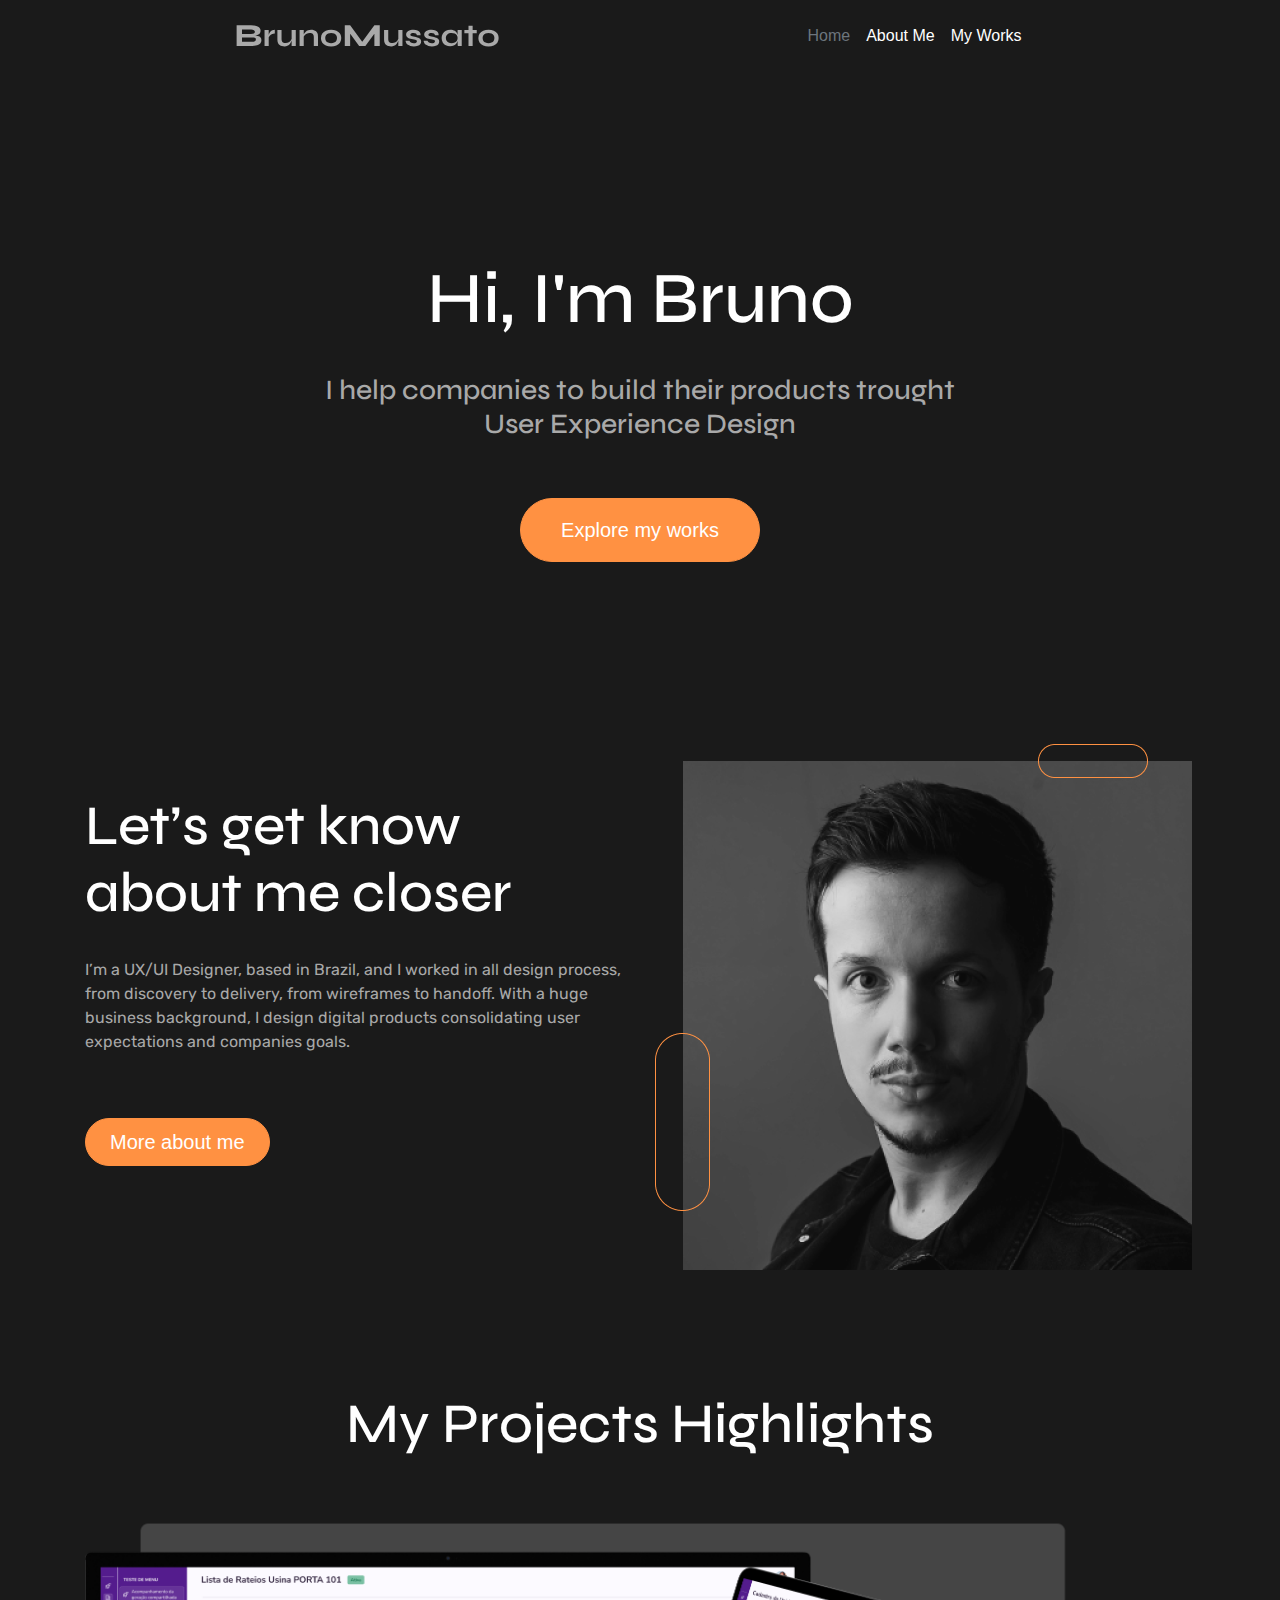
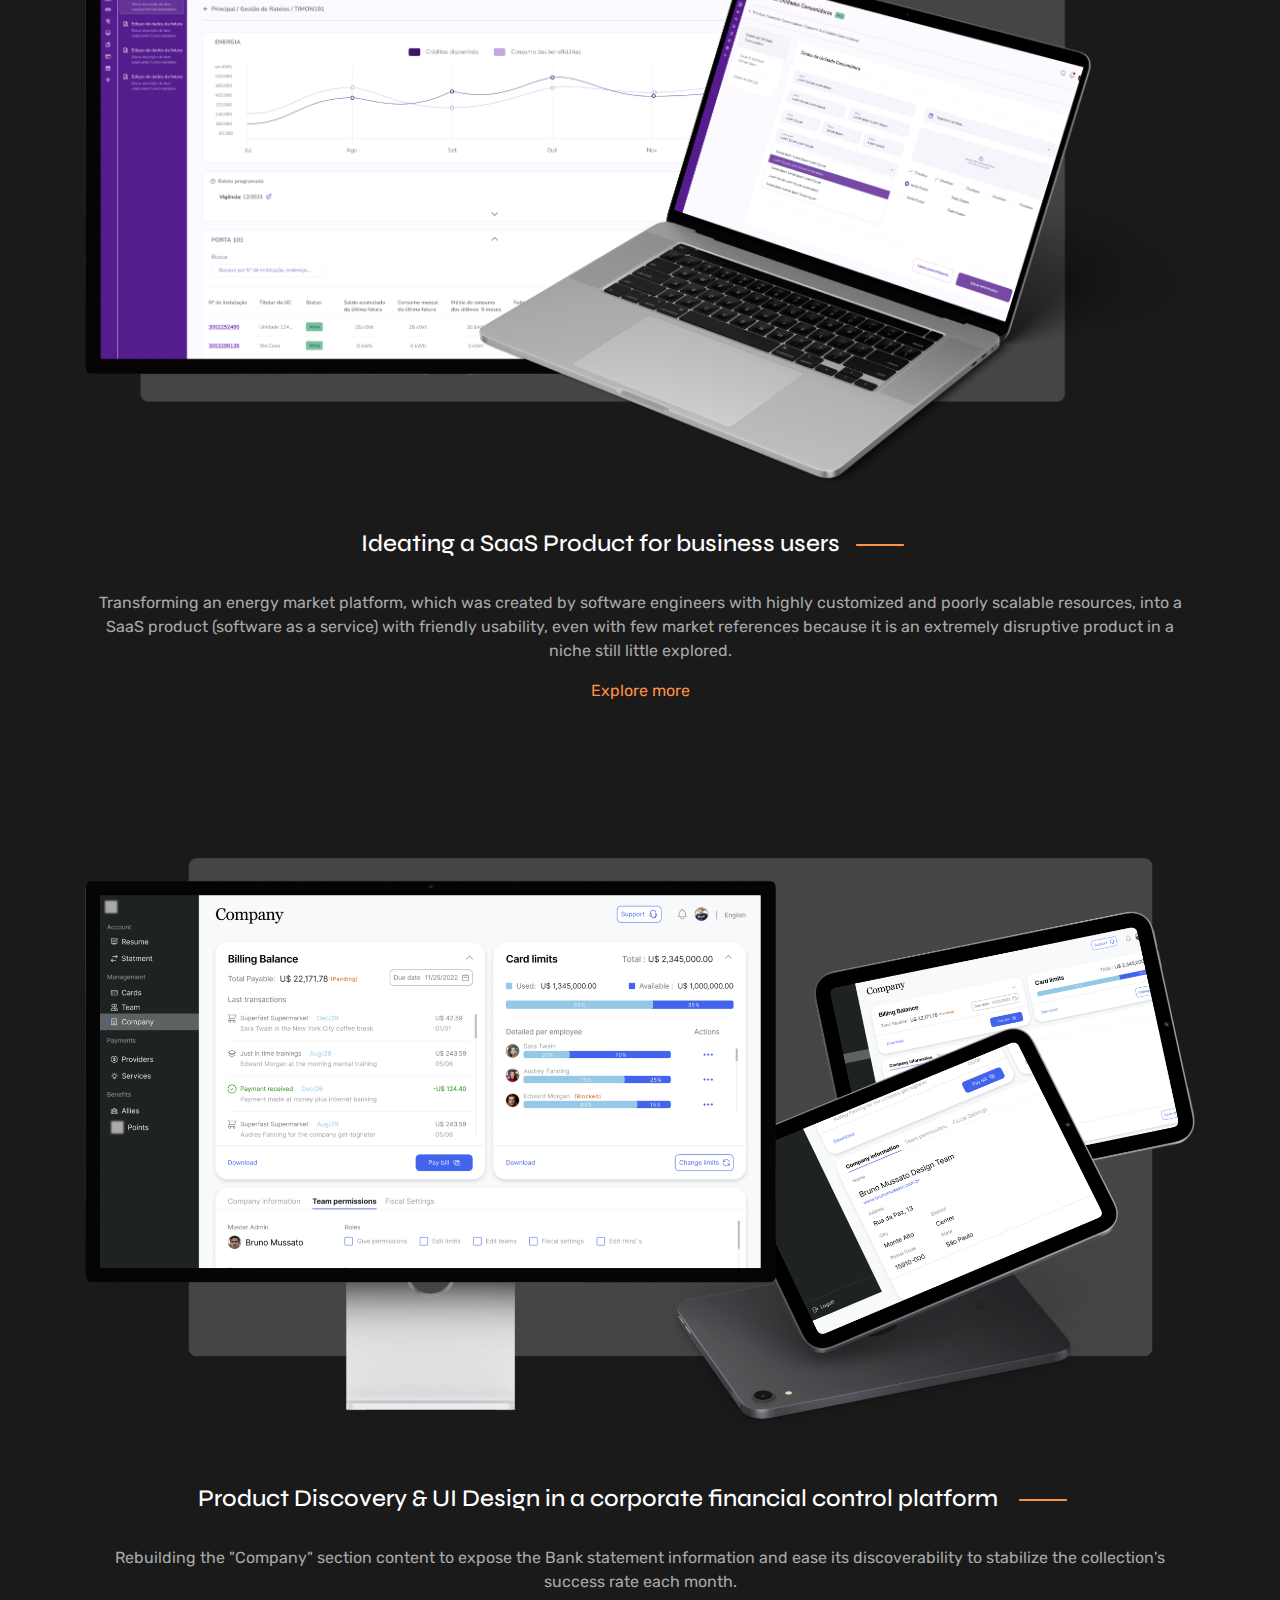
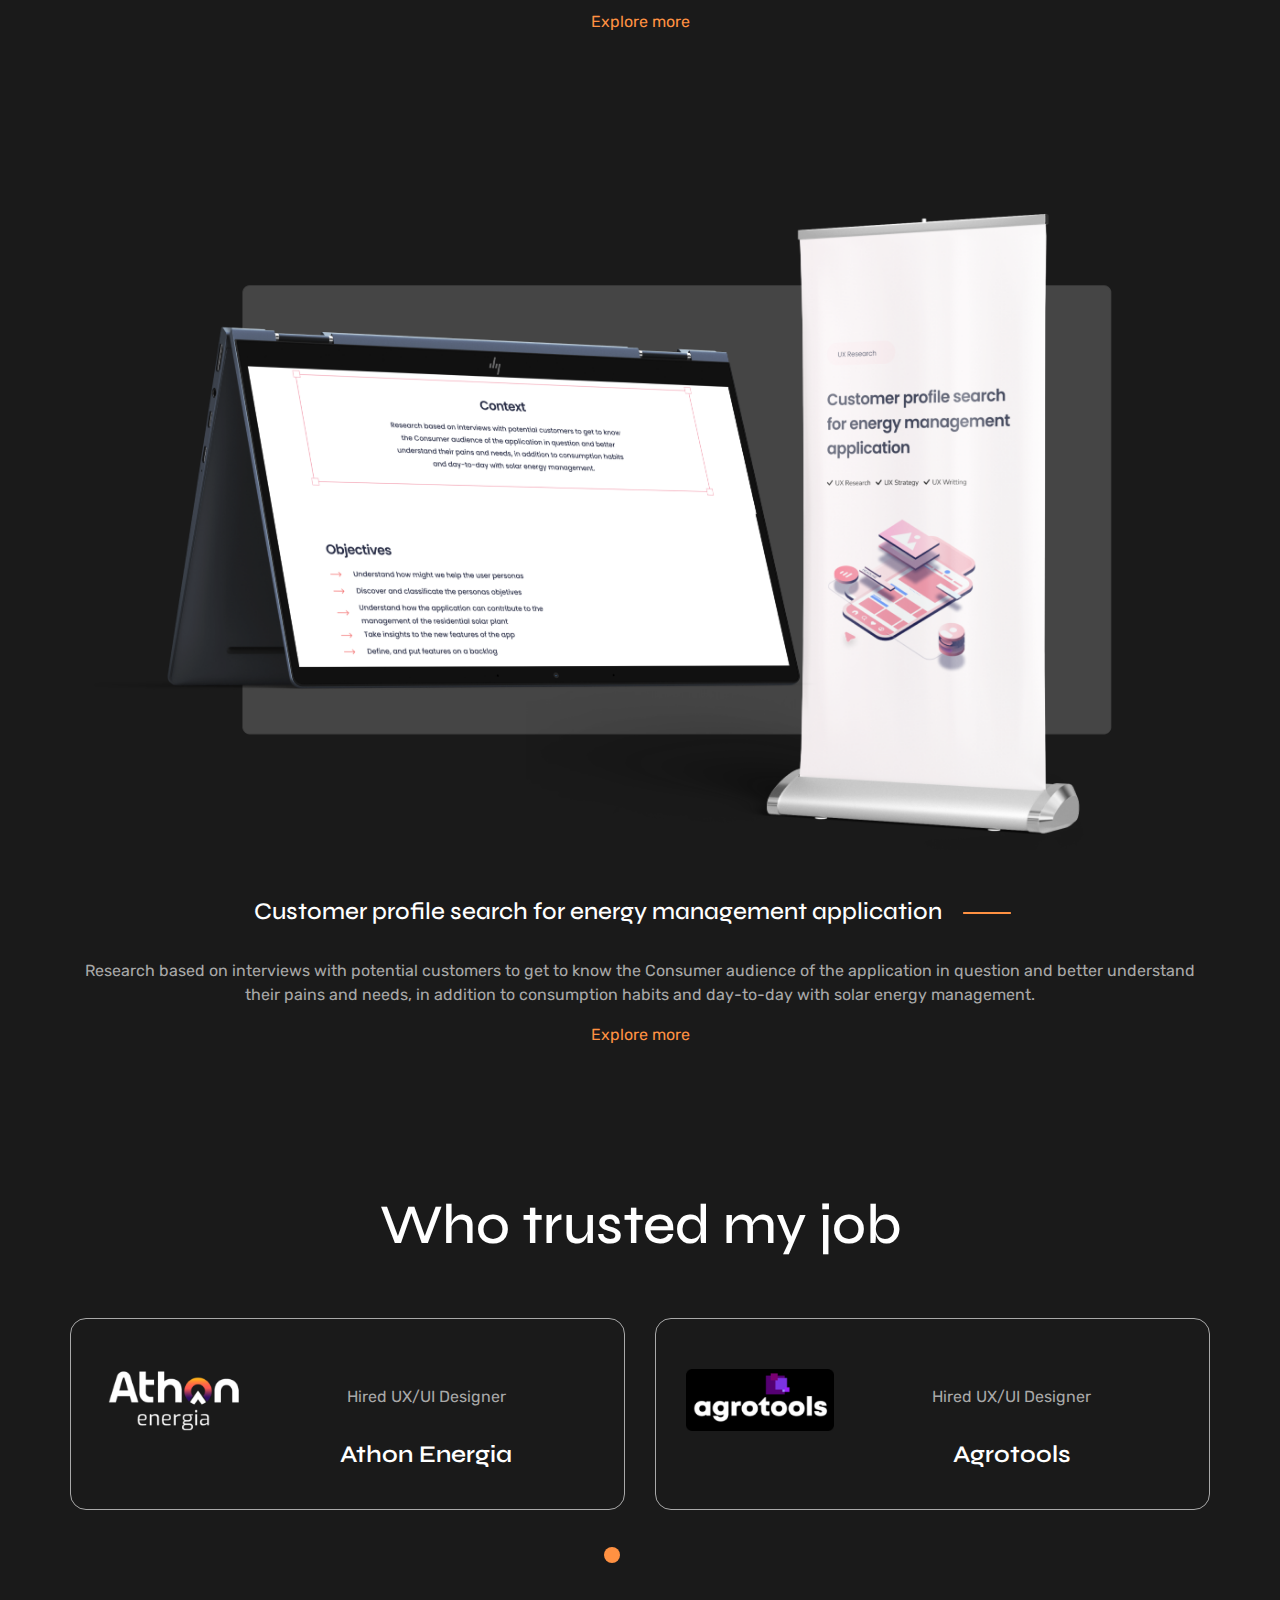
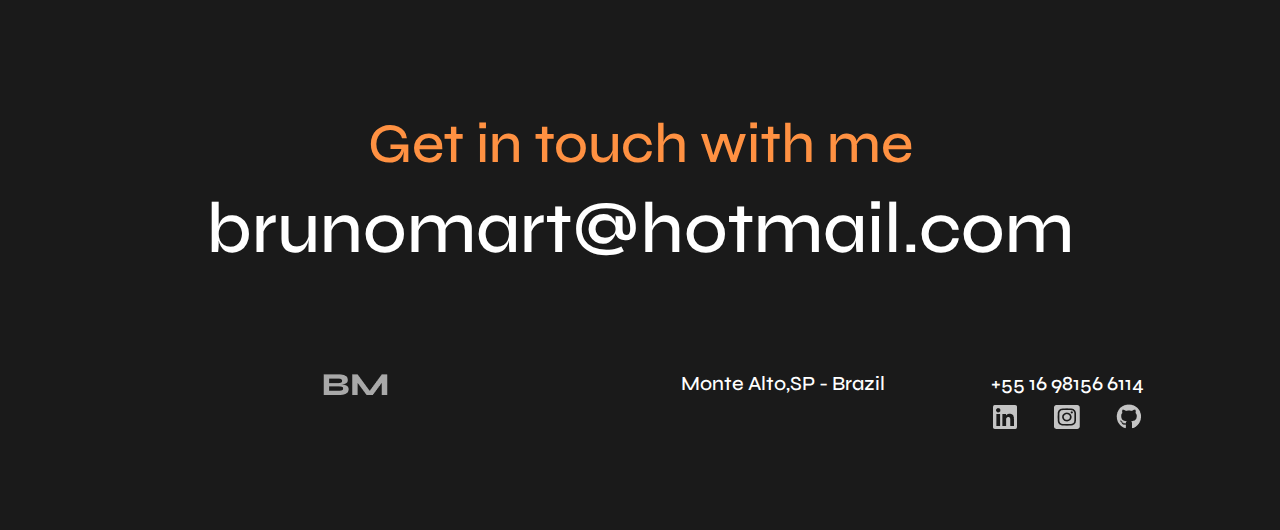
==== index.html @ e86e49c4 "carousel" ====
<!DOCTYPE html>
<html>
<head>
  <meta charset='utf-8'>
  <meta http-equiv='X-UA-Compatible' content='IE=edge'>
  <title>Bruno Mussato</title>
  <meta name='viewport' content='width=device-width, initial-scale=1'>
  <link rel='stylesheet' type='text/css' media='screen' href='style.css'>
  <script src='main.js'></script>
  
<!-- Link do google fonts para fonte SYNE -->
  <link rel="preconnect" href="https://fonts.googleapis.com">
  <link rel="preconnect" href="https://fonts.gstatic.com" crossorigin>
  <link href="https://fonts.googleapis.com/css2?family=Syne:wght@400;500;600;700;800&display=swap" rel="stylesheet">

<!-- Link do google fonts para fonte Rubik -->
  <link rel="preconnect" href="https://fonts.googleapis.com">
  <link rel="preconnect" href="https://fonts.gstatic.com" crossorigin>
  <link href="https://fonts.googleapis.com/css2?family=Rubik:ital,wght@0,300;0,400;0,500;0,600;0,700;1,300;1,400;1,500;1,600;1,700&display=swap" rel="stylesheet">

  <!-- CDN do Bootstrap do CSS -->
  <link rel="stylesheet" href="https://stackpath.bootstrapcdn.com/bootstrap/4.1.3/css/bootstrap.min.css"
  integrity="sha384-MCw98/SFnGE8fJT3GXwEOngsV7Zt27NXFoaoApmYm81iuXoPkFOJwJ8ERdknLPMO" crossorigin="anonymous">

<!-- CDN da biblioteca do Jquery  -->
<script src="https://code.jquery.com/jquery-3.3.1.slim.min.js"
  integrity="sha384-q8i/X+965DzO0rT7abK41JStQIAqVgRVzpbzo5smXKp4YfRvH+8abtTE1Pi6jizo"
  crossorigin="anonymous"></script>

<!-- CDN da biblioteca do Popper  -->
<script src="https://cdnjs.cloudflare.com/ajax/libs/popper.js/1.14.3/umd/popper.min.js"
  integrity="sha384-ZMP7rVo3mIykV+2+9J3UJ46jBk0WLaUAdn689aCwoqbBJiSnjAK/l8WvCWPIPm49"
  crossorigin="anonymous"></script>

<!-- CDN do Bootstrap do JS -->
<script src="https://stackpath.bootstrapcdn.com/bootstrap/4.1.3/js/bootstrap.min.js"
  integrity="sha384-ChfqqxuZUCnJSK3+MXmPNIyE6ZbWh2IMqE241rYiqJxyMiZ6OW/JmZQ5stwEULTy"
  crossorigin="anonymous"></script>

  <!-- Carrossel -->

  <link href="https://fonts.googleapis.com/css2?family=Montserrat:wght@400;600;700;900&display=swap" rel="stylesheet">
	<link href="https://fonts.googleapis.com/css2?family=Allura&display=swap" rel="stylesheet">
	<link href="https://cdnjs.cloudflare.com/ajax/libs/twitter-bootstrap/4.6.0/css/bootstrap.min.css" rel="stylesheet">
	<link href="https://cdnjs.cloudflare.com/ajax/libs/OwlCarousel2/2.2.1/assets/owl.carousel.min.css" rel="stylesheet">


</head>
<body>
  <div class="container-fluid" >
    <header class="p-3 text-bg-dark">
      <div class="container">
        <div class="d-flex flex-wrap align-items-center justify-content-around">
            <img src="Images\BrunoMussato.svg" alt="logo bruno mussato">
            <ul class="nav col-12 col-lg-auto me-lg-auto mb-2 justify-content-center mb-md-0">
              <li><a href="#" class="nav-link px-2 text-secondary">Home</a></li>
              <li><a href="#about" class="nav-link px-2 text-white">About Me</a></li>
              <li><a href="#highligths" class="nav-link px-2 text-white">My Works</a></li>
            </ul>
        </div>
      </div>
      <div class="container text-center col"  style="height: 400px; margin-top: 200px;">
        
        <h1>Hi, I'm Bruno</h1>
        <br>
        <h3>I help companies to build their products trought <br> User Experience Design</h3> 
        <a href="#highligths">
          <button type="button" class="btn btn-primary btn-lg" style="margin-top: 48px; border-radius: 40px; background-color: #FF9142; padding: 16px 40px; stroke-width: 0px; border-color: #FF9142;" >Explore my works</button>
        </a>
        
      </div>
     
    </header>


    <div class="container"  style="margin-top: 72px;" id="about"> 
      <div class="row">
        <div class="col" style="margin: 48px 0px;">
          <h2>Let’s get know about me closer</h2>
          <br>
          <p>I’m a UX/UI Designer, based in Brazil, and I worked in all design process, from discovery to delivery, from wireframes to handoff. With a huge business background, I design digital products consolidating user expectations and companies goals.</p> 
          <a href="#primeiro">
              <button type="button" class="btn btn-primary btn-lg" style="margin-top: 48px; border-radius: 24px; background-color: #FF9142; padding: 8px 24px; stroke-width: 0px; border-color: #FF9142;" >More about me</button>
          </a>
          </div>  
        <div class="col">
          <img src="Images\fotobruno.png" class="img-fluid" alt="foto do designer bruno mussato">
        </div>
      </div>
    </div>

    <div class="container text-center col"  style="margin-top: 120px; margin-bottom: 48px;" id="highligths">
       
     
    


    <div class="container text-center col"  style="margin-top: 120px; margin-bottom: 48px;" id="highligths">
      
        
      <h2>My Projects Highlights</h2>  
    </div>

    <div class="container"> 
      <div class="row">
        <div class="col-12">
          <img src="Images\saas.png" class="img-fluid" alt="Foto do case SaaS Athon energia">
        </div>
        <div class="col" style="margin: 48px 0px;" id="primeiro">
          <h4>Ideating a SaaS Product for business users<img src="Images\line.png" alt="line" style="padding: 0px 16px 0px 16px;"></h4>
          <br>
          <p>Transforming an energy market platform, which was created by software engineers with highly customized and poorly scalable resources, into a SaaS product (software as a service) with friendly usability, even with few market references because it is an extremely disruptive product in a niche still little explored.</p> 
          <p><a class="link-offset-2 link-underline link-underline-opacity-0" href="https://www.behance.net/gallery/159682993/UX-Design-for-transforming-a-product-into-SaaS" style="color: #FF9142;">Explore more</a></p>
        </div>  
       
      </div>
    </div>

    <div class="container" style="margin-top: 72px;"> 
      <div class="row">
        <div class="col-12">
          <img src="Images\finance.png" class="img-fluid" alt="Foto do case SaaS Athon energia">
        </div>
        <div class="col" style="margin: 48px 0px;">
          <h4>Product Discovery & UI Design in a corporate financial control platform <img src="Images\line.png" alt="line" style="padding: 0px 16px 0px 16px;"></h4>
          <br>
          <p>Rebuilding the "Company" section content to expose the Bank statement information and ease its discoverability to stabilize the collection's success rate each month.</p> 
          <p><a class="link-offset-2 link-underline link-underline-opacity-0" href="https://www.behance.net/gallery/165462911/Product-Discovery-UI-Design-in-finance-platform" style="color: #FF9142;">Explore more</a></p>
        </div>  
       
      </div>
    </div>

    <div class="container" style="margin-top: 72px;"> 
      <div class="row">
        <div class="col-12">
          <img src="Images\research.png" class="img-fluid" alt="Foto do case SaaS Athon energia">
        </div>
        <div class="col" style="margin: 48px 0px;">
          <h4>Customer profile search for energy management application <img src="Images\line.png" alt="line" style="padding: 0px 16px 0px 16px;"> </h4>
          <br>
          <p>Research based on interviews with potential customers to get to know the Consumer audience of the application in question and better understand their pains and needs, in addition to consumption habits and day-to-day with solar energy management.</p> 
          <p><a class="link-offset-2 link-underline link-underline-opacity-0" href="https://www.behance.net/gallery/167570575/Pesquisa-de-clientes-para-app-de-gestao-energtica" style="color: #FF9142;">Explore more</a></p>
        </div>  
       
      </div>
    </div>

    <!-- ********Sessão de quem ja confiou no meu trabalho**********-->  

    <section class="testimonial">
      <div class="container">
        <div class="row">
          <div class="col-lg-8 offset-lg-2 col-md-10 offset-md-1">
            <div class="sec-heading text-center">
             <h2>Who trusted my job</h2>
            </div>
          </div>
        </div>
        <div class="row">
          <div class="clients-carousel owl-carousel">
            <div class="single-box">
              <div class="img-area"><img alt="" class="img-fluid" src="Images\logoathon.png"></div>
              <div class="content">
                <p>Hired UX/UI Designer</p>
                <h4>Athon Energia</h4>
                
              </div>
              
            </div>
            <div class="single-box">
              <div class="img-area"><img alt="" class="img-fluid" src="Images\logoagro.png"></div>
              <div class="content">
                <p>Hired UX/UI Designer</p>
                <h4>Agrotools</h4>
                
              </div>
            </div>
            <div class="single-box">
              <div class="img-area"><img alt="" class="img-fluid" src="Images\logobrad.png"></div>
              <div class="content">
                <p>Account Manager</p>
                <h4>Bradesco</h4>
                
              </div>
            </div>
            <div class="single-box">
              <div class="img-area"><img alt="" class="img-fluid" src="Images\logopr.png"></div>
              <p>Hired UX/UI Designer</p>
              <h4>PowerRev Energy</h4>
              
            </div>
            <div class="single-box">
              <div class="img-area"><img alt="" class="img-fluid" src="Images\logodh.png"></div>
              <p>Guest UX Instructor</p>
              <h4>Digital House</h4>
              
            </div>
          </div>
        </div>
      </div>
    </section>
    <script src="https://cdnjs.cloudflare.com/ajax/libs/jquery/3.6.0/jquery.min.js">
    </script> 
    <script src="https://cdnjs.cloudflare.com/ajax/libs/OwlCarousel2/2.2.1/owl.carousel.min.js">
    </script> 
    <script src="https://cdnjs.cloudflare.com/ajax/libs/twitter-bootstrap/4.6.0/js/bootstrap.min.js">
    </script> 
    <script>
           $('.clients-carousel').owlCarousel({
               loop: true,
               nav: false,
               autoplay: true,
               autoplayTimeout: 5000,
               animateOut: 'fadeOut',
               animateIn: 'fadeIn',
               smartSpeed: 450,
               margin: 30,
               responsive: {
                   0: {
                       items: 1
                   },
                   768: {
                       items: 2
                   },
                   991: {
                       items: 2
                   },
                   1200: {
                       items: 2
                   },
                   1920: {
                       items: 2
                   }
               }
           });
    </script>

    <div class="container"  style="margin-top: 120px; margin-bottom: 100px;">
      
      
      <div class="container text-center">
      <h2 id="getin">Get in touch with me</h2> 
      <h1>brunomart@hotmail.com</h1>
      </div> 

      <!--  Formulario de contato pronto
      <div class="mb-3">
        <label for="exampleFormControlInput1" class="form-label" style="color: white;">Your Contact</label>
        <input type="email" class="form-control" id="exampleFormControlInput1" placeholder="Phone or e-mail">
      </div>
      <div class="mb-3">
        <label for="exampleFormControlTextarea1" class="form-label" style="color: white;">Let me a message</label>
        <textarea class="form-control" id="exampleFormControlTextarea1" rows="4" placeholder="Your message here" ></textarea>
      </div>
      <div class="d-flex justify-content-end">
        <button type="button" class="btn btn-primary btn-lg" style="border-radius: 24px; background-color: #FF9142; padding: 8px 24px; stroke-width: 0px; border-color: #FF9142;">Submit message</button>
      </div> 
    -->
      
    </div>

    <div class="container" style="margin-bottom: 100px; margin-top: 100px;">
      <div class="row">
        <div class="col-6">
          <img src="Images\bm.png" alt="bmlogo">
        </div>
        <div class="col">
          <h5 class="foot">Monte Alto,SP - Brazil</h5>
        </div>
        <div class="col">
          <h5 class="foot">+55 16 98156 6114</h5>
          <a href="https://www.linkedin.com/in/bruno-mussato-ux-figma/">
            <img src="Images\linkedin.png" style="margin-right: 32px;" alt="linkedin">
          </a>

          <a href="https://www.instagram.com/brunomussatooficial/">
          <img src="Images\Intragram.png" style="margin-right: 32px;" alt="instagram">
          </a>

          <a href="https://github.com/brunomussato">
            <img src="Images\github.png"  alt="github">
            </a>
        </div>

      </div>
      
      
  
    </div>

  </div>

</body>
</html>
---- style.css ----
*{
    background-color: #1A1A1A;

}

h1{
    color: #FFFFFF !important;
    font-size: 72px !important;
    font-family: 'Syne', sans-serif !important;
	
    
}

h1:hover{
    background: linear-gradient(45deg, #FF9142, #A8A8A8, #cc5a09, #f7f6f6, #f1d0a3);
	background-size: 300%;
	-webkit-background-clip: text;
	background-clip: text;
	-webkit-text-fill-color: transparent;
	animation: animate 10s ease-in-out infinite;
	text-align: center;
	

}

/* animaçao do titulo */
@keyframes animate{
    0%{
      background-position: 0 50%;
    }
    50%{
      background-position: 100% 50%;
    }
    100%{
      background-position: 0 50%;
    }
  }

h2{
    color: #FFFFFF !important;
    font-size: 56px !important;
    font-family: 'Syne', sans-serif !important;
    
}

h3{
    color: #A9A9A9 !important;
    font-family: 'Syne', sans-serif !important;
}

h4{
    color: #FFFFFF !important;
    font-size: 24px !important;
    font-family: 'Syne', sans-serif !important;

}

p{
    color: #A8A8A8 !important;
    font-family: 'Rubik', sans-serif !important; 
}

.firstDiv{
    height: 400px !important;
}

.row-col12{
    height: 400px !important;
}
#getin{
    color: #FF9142 !important;
}
.foot{
    color: white !important;
    font-family: 'Syne', sans-serif !important;
}

body {
	font-family: 'Montserrat', sans-serif;
	background-color: #f6f3ea;
}
.testimonial {
	padding: 80px 0;
}
.sec-heading {
	margin-bottom: 60px;
}
.sec-heading h6 {
	font-family: allura;
	font-weight: 900;
	font-size: 80px;
}
.single-box {
	border: 1px solid #A9A9A9;
	padding: 50px 30px 40px;
	border-radius: 16px;
	background: #1A1A1A;
}
.img-area {
	margin: 45px 0 20px;
}

.single-box h4 {
	font-weight: 600;
	margin: 0;
	font-family: 'Allura', cursive;
	font-size: 35px;
}
.single-box {
	overflow: hidden
}
.single-box .img-area {
	width: 30%;
	float: left;
	margin: 0
}
.single-box .content {
	width: 70%;
	float: left;
	padding-left: 10px
}
.single-box p {
	margin: 10px 0 25px;
	line-height: 2.3;
}
.testi-carousel-three .single-box {
	border: 0;
	padding: 0 50px;
}
.testi-carousel .owl-dots, .clients-carousel .owl-dots, .testi-carousel-three .owl-dots {
	position: absolute;
	left: 0;
	right: 0;
	bottom: -60px;
	text-align: center;
	width: 100%;
}
.testi-carousel .owl-dot, .clients-carousel .owl-dot, .testi-carousel-three .owl-dot {
	width: 16px;
	height: 16px;
	background-color: #ddd;
	display: inline-block;
	margin: 0 6px;
	text-align: center;
	border-radius: 50%;
}
.testi-carousel .owl-dot.active, .clients-carousel .owl-dot.active, .testi-carousel-three .owl-dot.active {
	background-color: #FF9142;
}
@media only screen and (min-width: 360px) and (max-width: 479px) {
	.testimonial {
		padding: 70px 0 130px;
	}
}
@media only screen and (min-width: 320px) and (max-width: 359px) {
	.testimonial {
		padding: 70px 0 130px;
	}
	.single-box {
		padding: 50px 0 40px;
	}
	.single-box .img-area {
		width: 100%;
		float: none;
	}
	.single-box .content {
		width: 100%;
		float: none;
	}
}
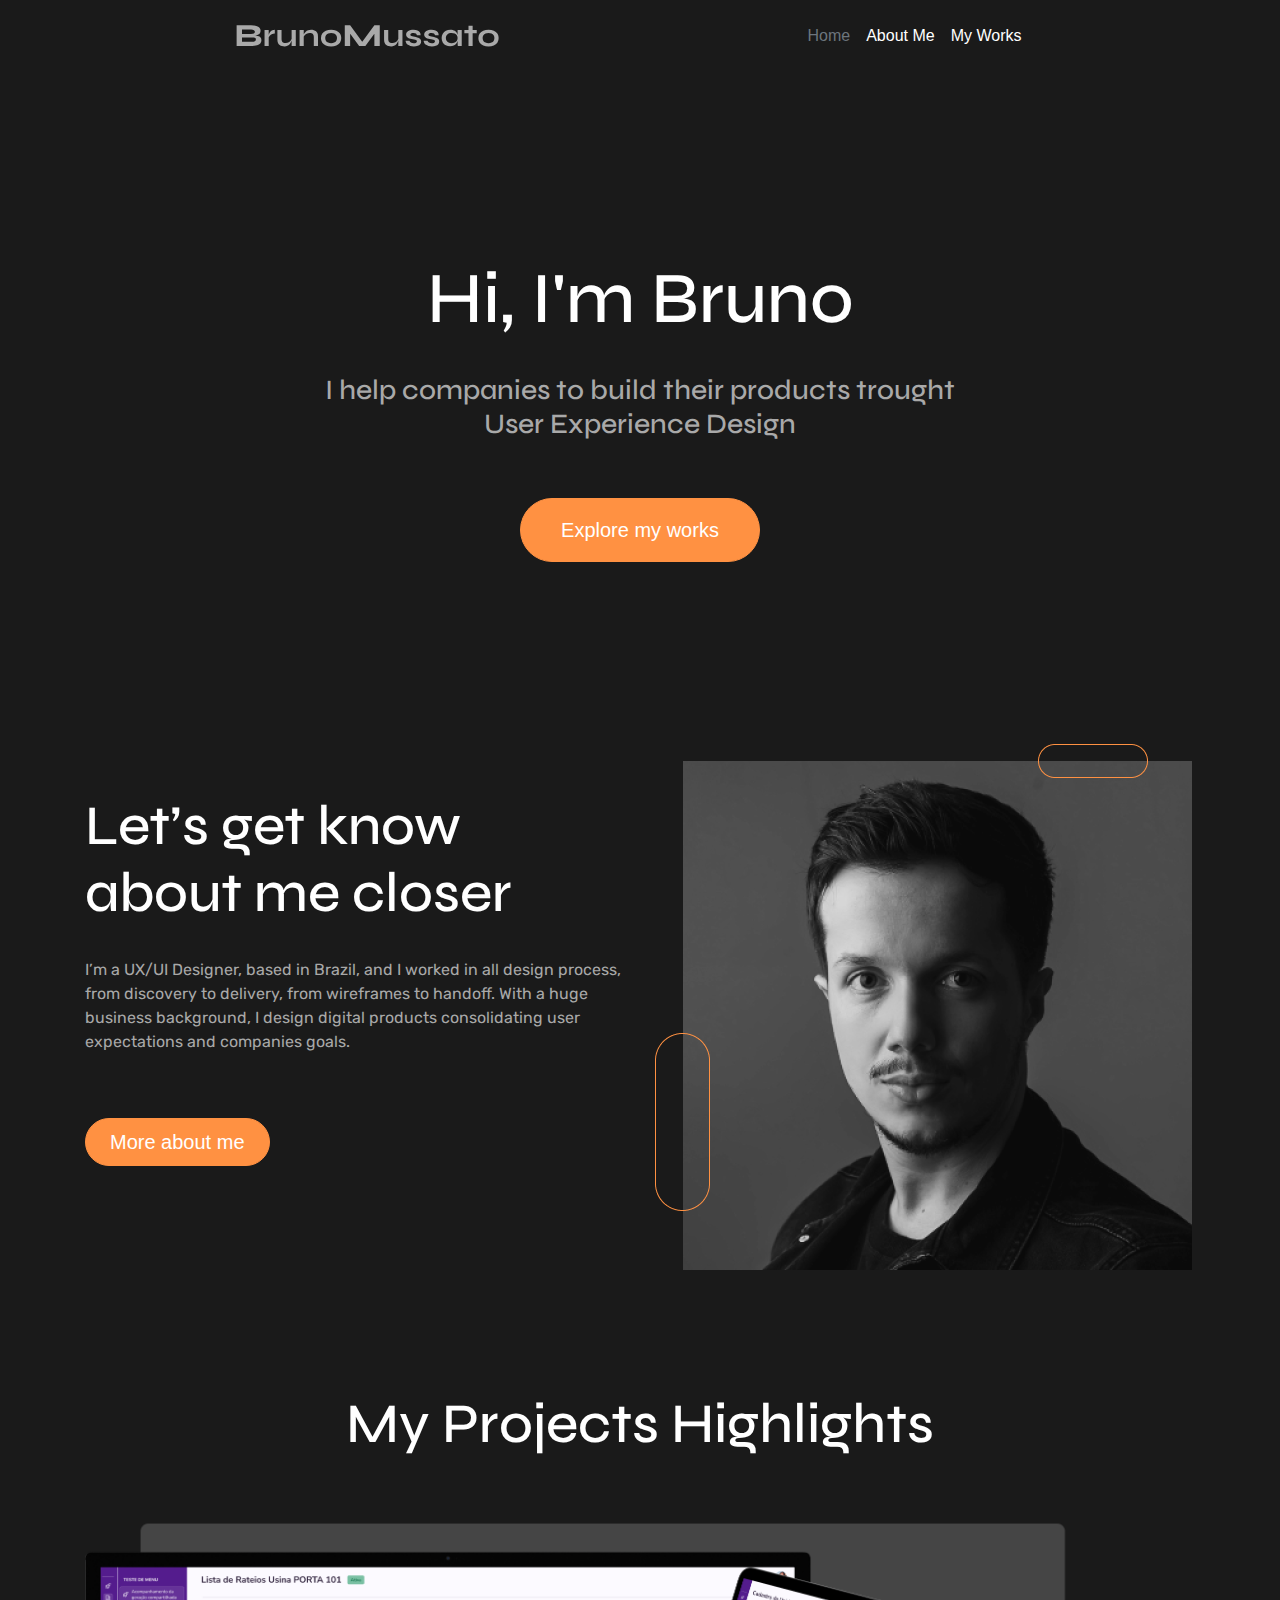
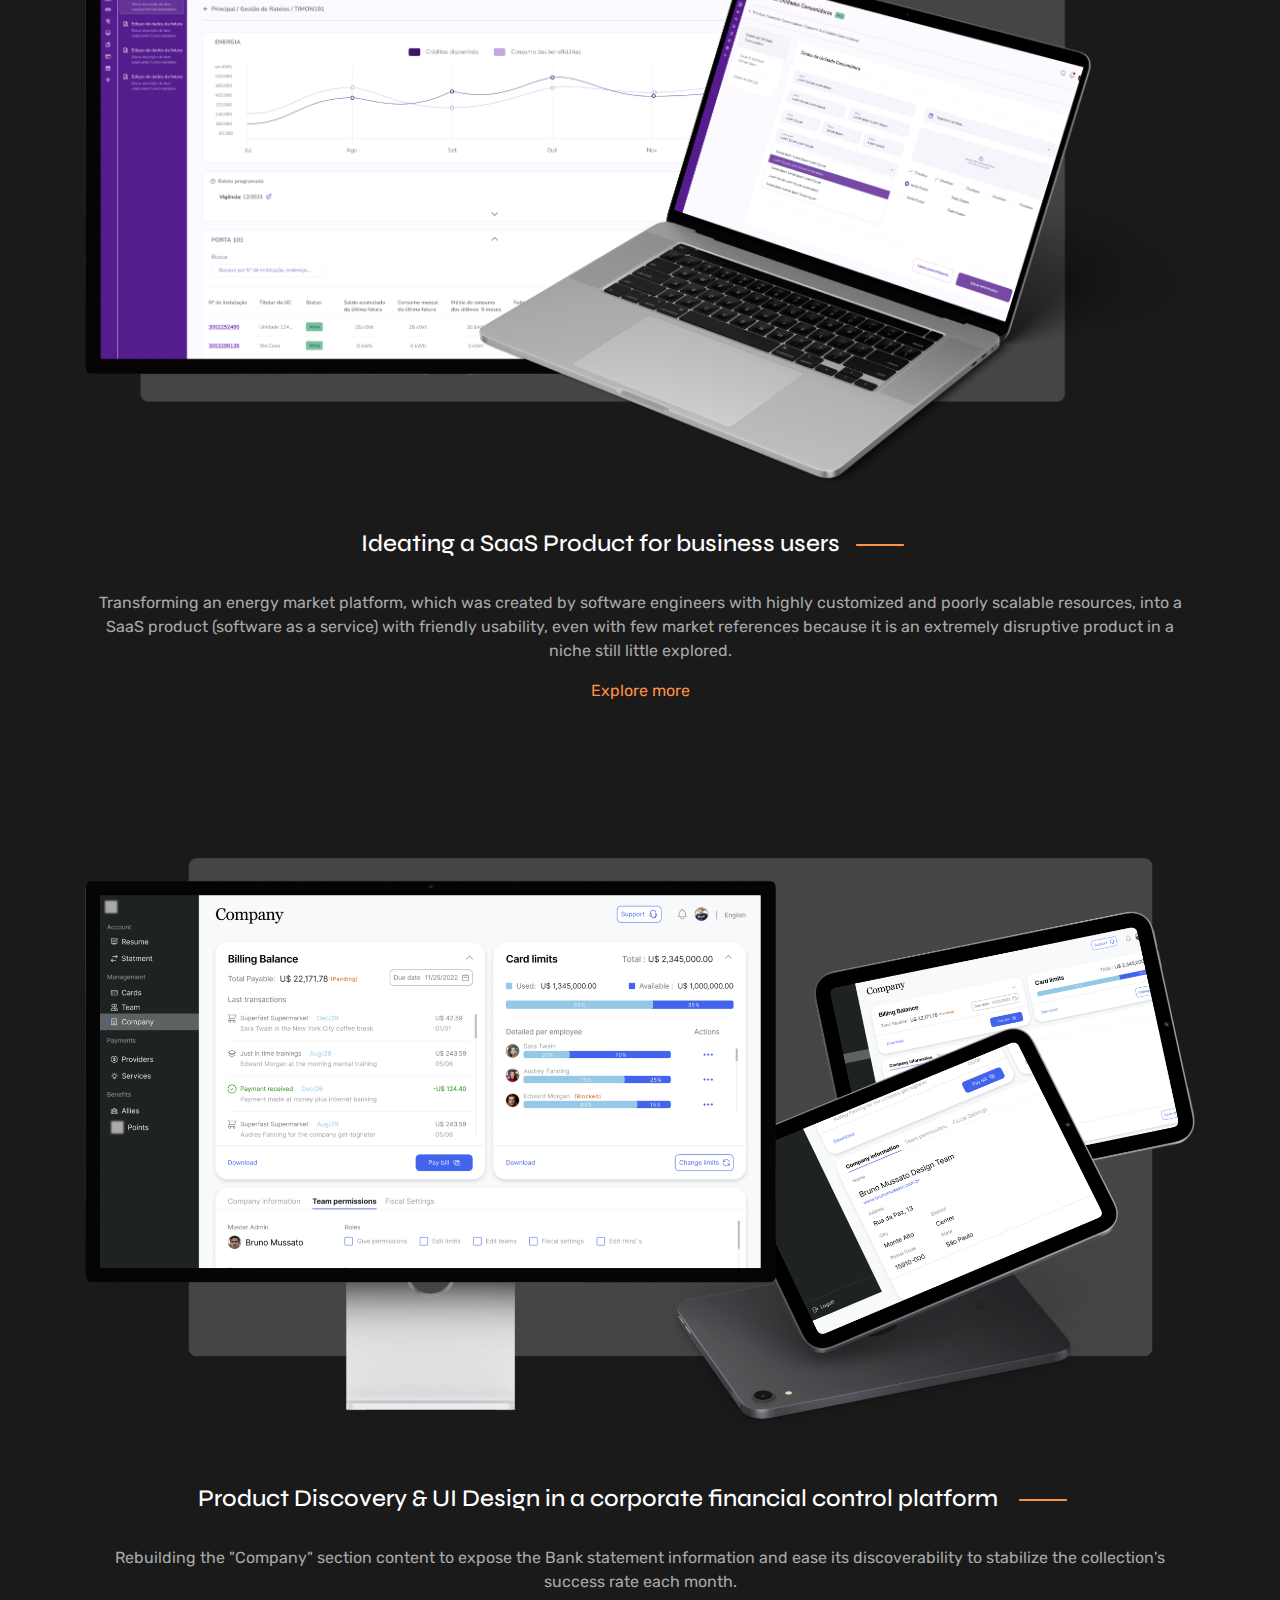
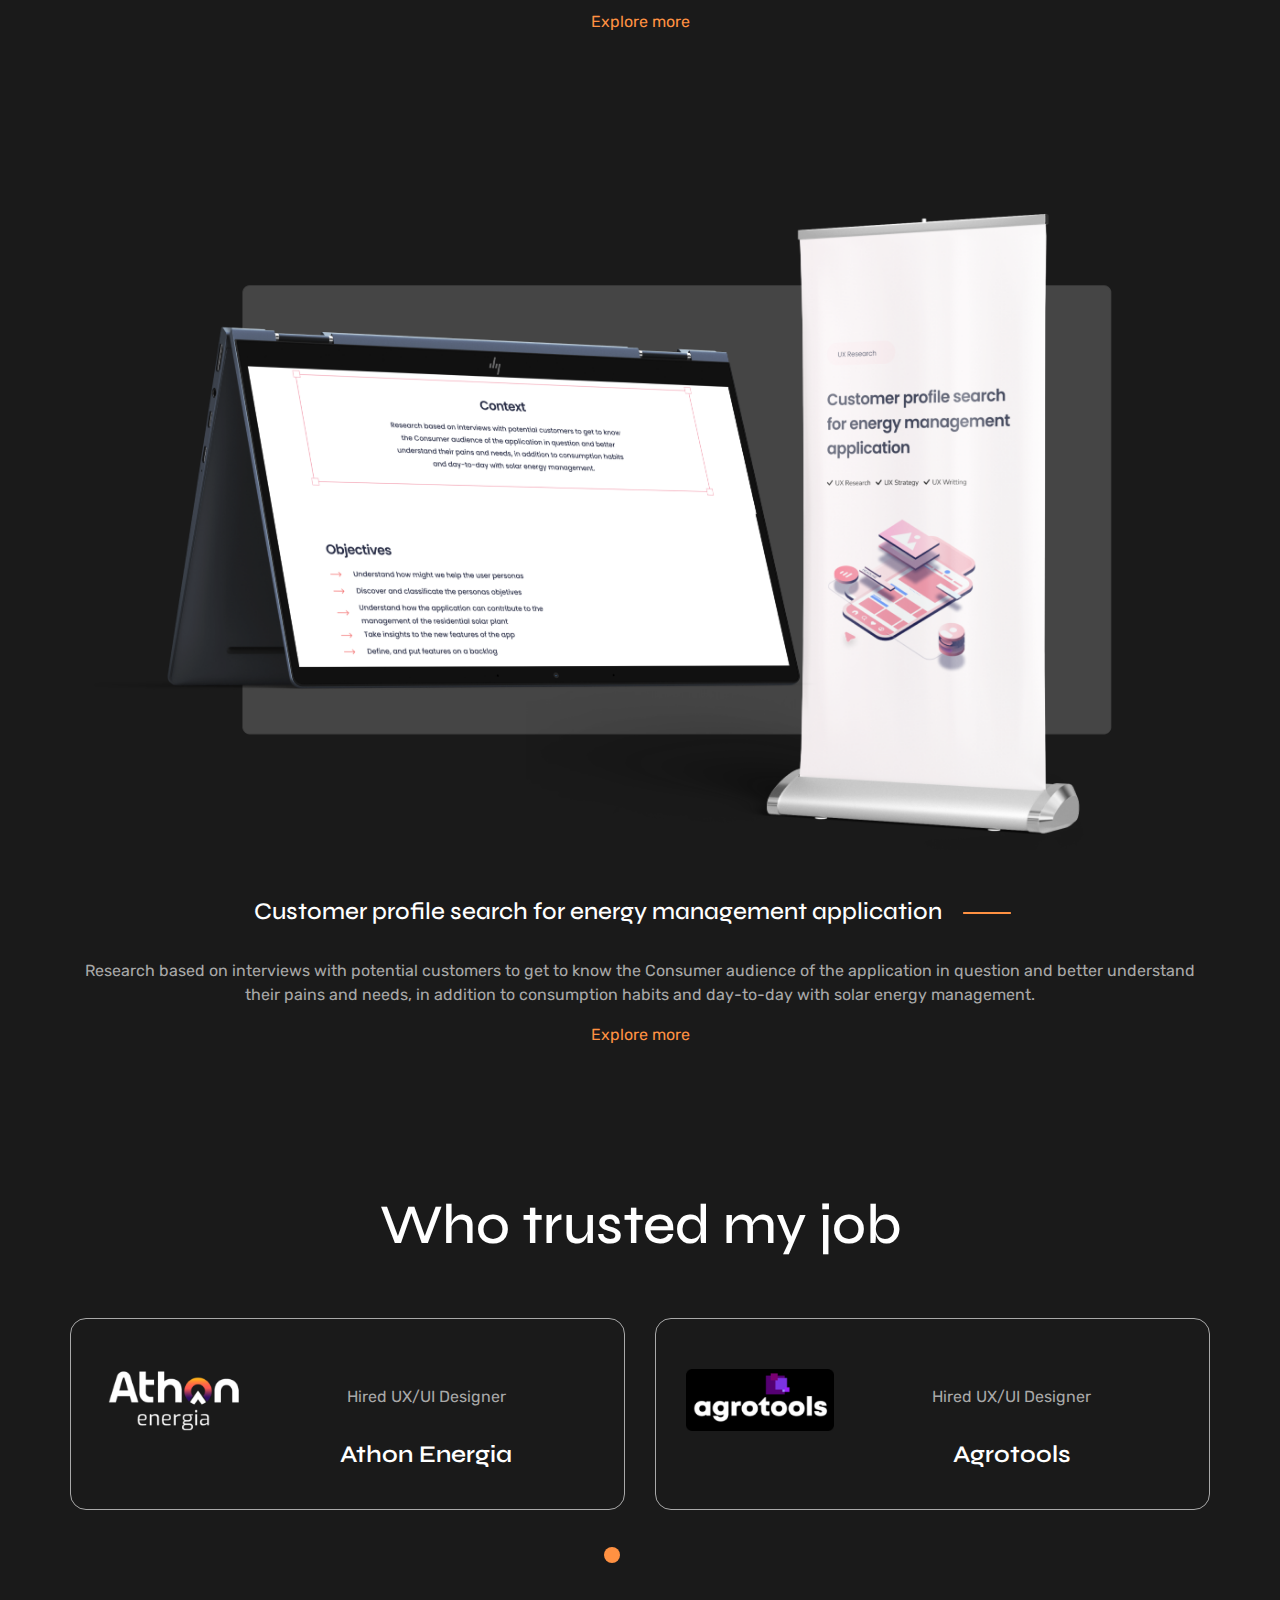
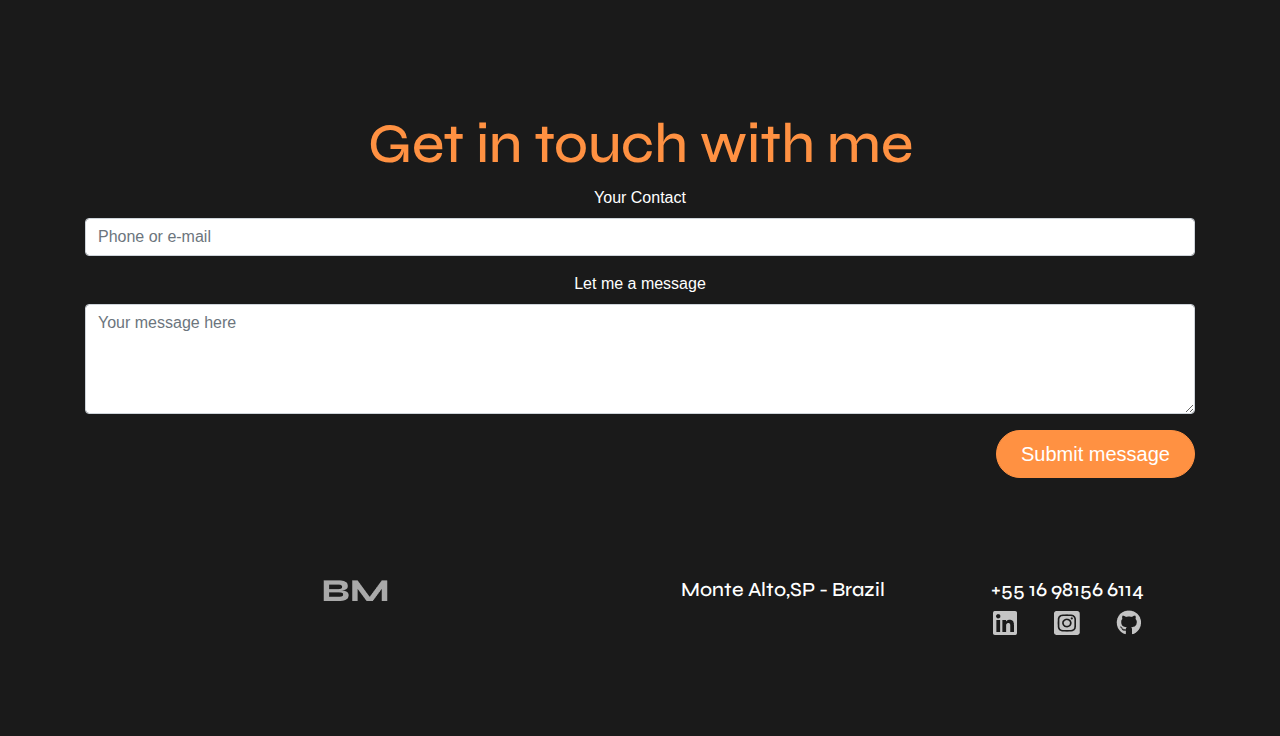
==== commit fd64a12e: "forms" ====
--- a/index.html
+++ b/index.html
@@ -65,7 +65,7 @@
         <br>
         <h3>I help companies to build their products trought <br> User Experience Design</h3> 
         <a href="#highligths">
-          <button type="button" class="btn btn-primary btn-lg" style="margin-top: 48px; border-radius: 40px; background-color: #FF9142; padding: 16px 40px; stroke-width: 0px; border-color: #FF9142;" >Explore my works</button>
+          <button id="primeiroBotao" type="button" class="btn btn-primary btn-lg" style="margin-top: 48px; border-radius: 40px; background-color: #FF9142; padding: 16px 40px; stroke-width: 0px; border-color: #FF9142;" >Explore my works</button>
         </a>
         
       </div>
@@ -80,7 +80,7 @@
           <br>
           <p>I’m a UX/UI Designer, based in Brazil, and I worked in all design process, from discovery to delivery, from wireframes to handoff. With a huge business background, I design digital products consolidating user expectations and companies goals.</p> 
           <a href="#primeiro">
-              <button type="button" class="btn btn-primary btn-lg" style="margin-top: 48px; border-radius: 24px; background-color: #FF9142; padding: 8px 24px; stroke-width: 0px; border-color: #FF9142;" >More about me</button>
+              <button id="segundoBotao" type="button" class="btn btn-primary btn-lg" style="margin-top: 48px; border-radius: 24px; background-color: #FF9142; padding: 8px 24px; stroke-width: 0px; border-color: #FF9142;" >More about me</button>
           </a>
           </div>  
         <div class="col">
@@ -238,25 +238,23 @@
 
     <div class="container"  style="margin-top: 120px; margin-bottom: 100px;">
       
-      
-      <div class="container text-center">
-      <h2 id="getin">Get in touch with me</h2> 
-      <h1>brunomart@hotmail.com</h1>
-      </div> 
-
-      <!--  Formulario de contato pronto
-      <div class="mb-3">
-        <label for="exampleFormControlInput1" class="form-label" style="color: white;">Your Contact</label>
-        <input type="email" class="form-control" id="exampleFormControlInput1" placeholder="Phone or e-mail">
-      </div>
-      <div class="mb-3">
-        <label for="exampleFormControlTextarea1" class="form-label" style="color: white;">Let me a message</label>
-        <textarea class="form-control" id="exampleFormControlTextarea1" rows="4" placeholder="Your message here" ></textarea>
-      </div>
-      <div class="d-flex justify-content-end">
-        <button type="button" class="btn btn-primary btn-lg" style="border-radius: 24px; background-color: #FF9142; padding: 8px 24px; stroke-width: 0px; border-color: #FF9142;">Submit message</button>
-      </div> 
-    -->
+      <form action="https://api.sheetmonkey.io/form/xiaJ2BfdWuAGTyBcjbTHJ1" method="post"> 
+        <div class="container text-center">
+        <h2 id="getin">Get in touch with me</h2> 
+        </div> 
+
+        <div class="mb-3">
+            <label for="exampleFormControlInput1" class="form-label" style="color: white;">Your Contact</label>
+          <input name="contato" type="email" class="form-control" id="exampleFormControlInput1" placeholder="Phone or e-mail">
+        </div>
+        <div class="mb-3">
+            <label for="exampleFormControlTextarea1" class="form-label" style="color: white;">Let me a message</label>
+            <textarea name="mensagem" class="form-control" id="exampleFormControlTextarea1" rows="4" placeholder="Your message here" ></textarea>
+        </div>
+        <div class="d-flex justify-content-end">
+            <button  type="submit" class="btn btn-primary btn-lg" style="border-radius: 24px; background-color: #FF9142; padding: 8px 24px; stroke-width: 0px; border-color: #FF9142;">Submit message</button>
+        </div> 
+      </form> 
       
     </div>
 
--- a/style.css
+++ b/style.css
@@ -1,6 +1,6 @@
 *{
-    background-color: #1A1A1A;
-
+    background-color: #1A1A1A;  
+    
 }
 
 h1{
@@ -35,6 +35,18 @@
       background-position: 0 50%;
     }
   }
+
+#primeiroBotao:hover{
+
+    box-shadow: 1px 1px 10px 0.5px #A8A8A8 !important;
+
+}
+
+#segundoBotao:hover{
+
+    box-shadow: 1px 1px 10px 0.5px #A8A8A8 !important;
+
+}
 
 h2{
     color: #FFFFFF !important;
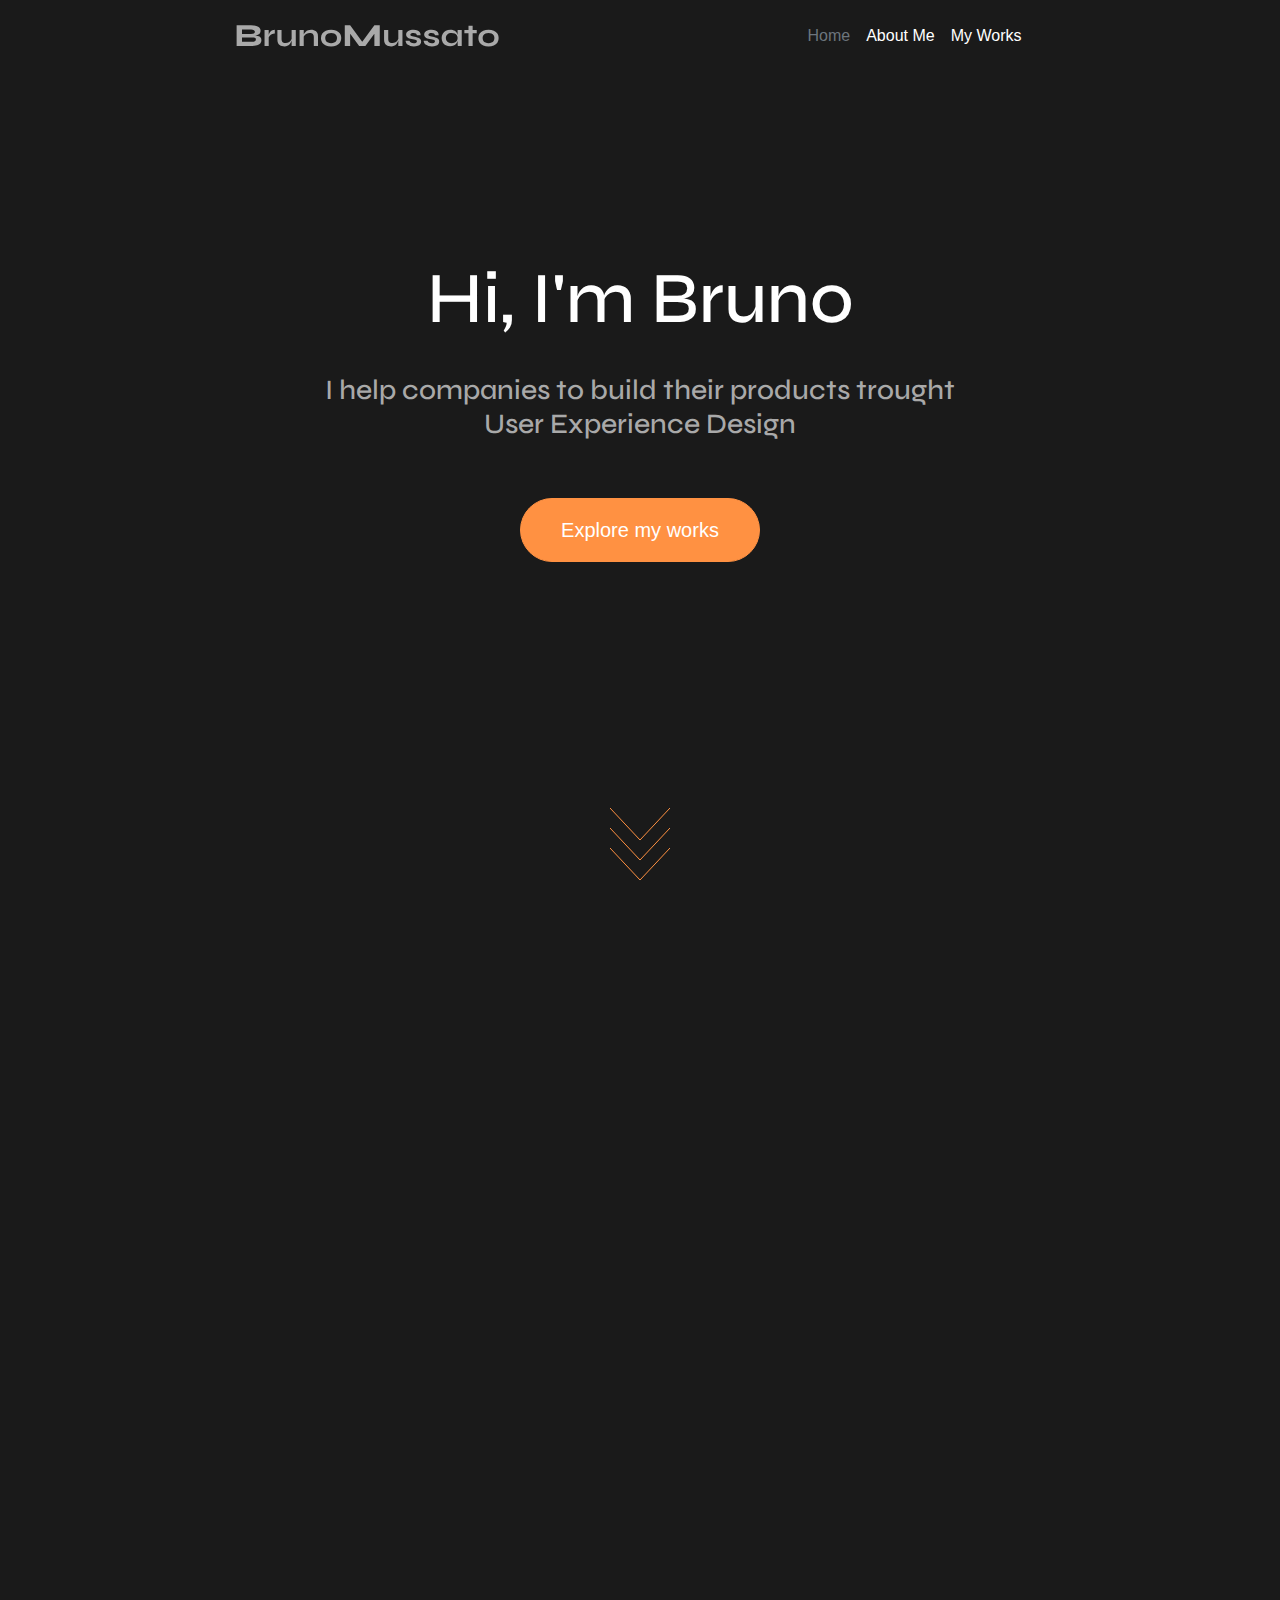
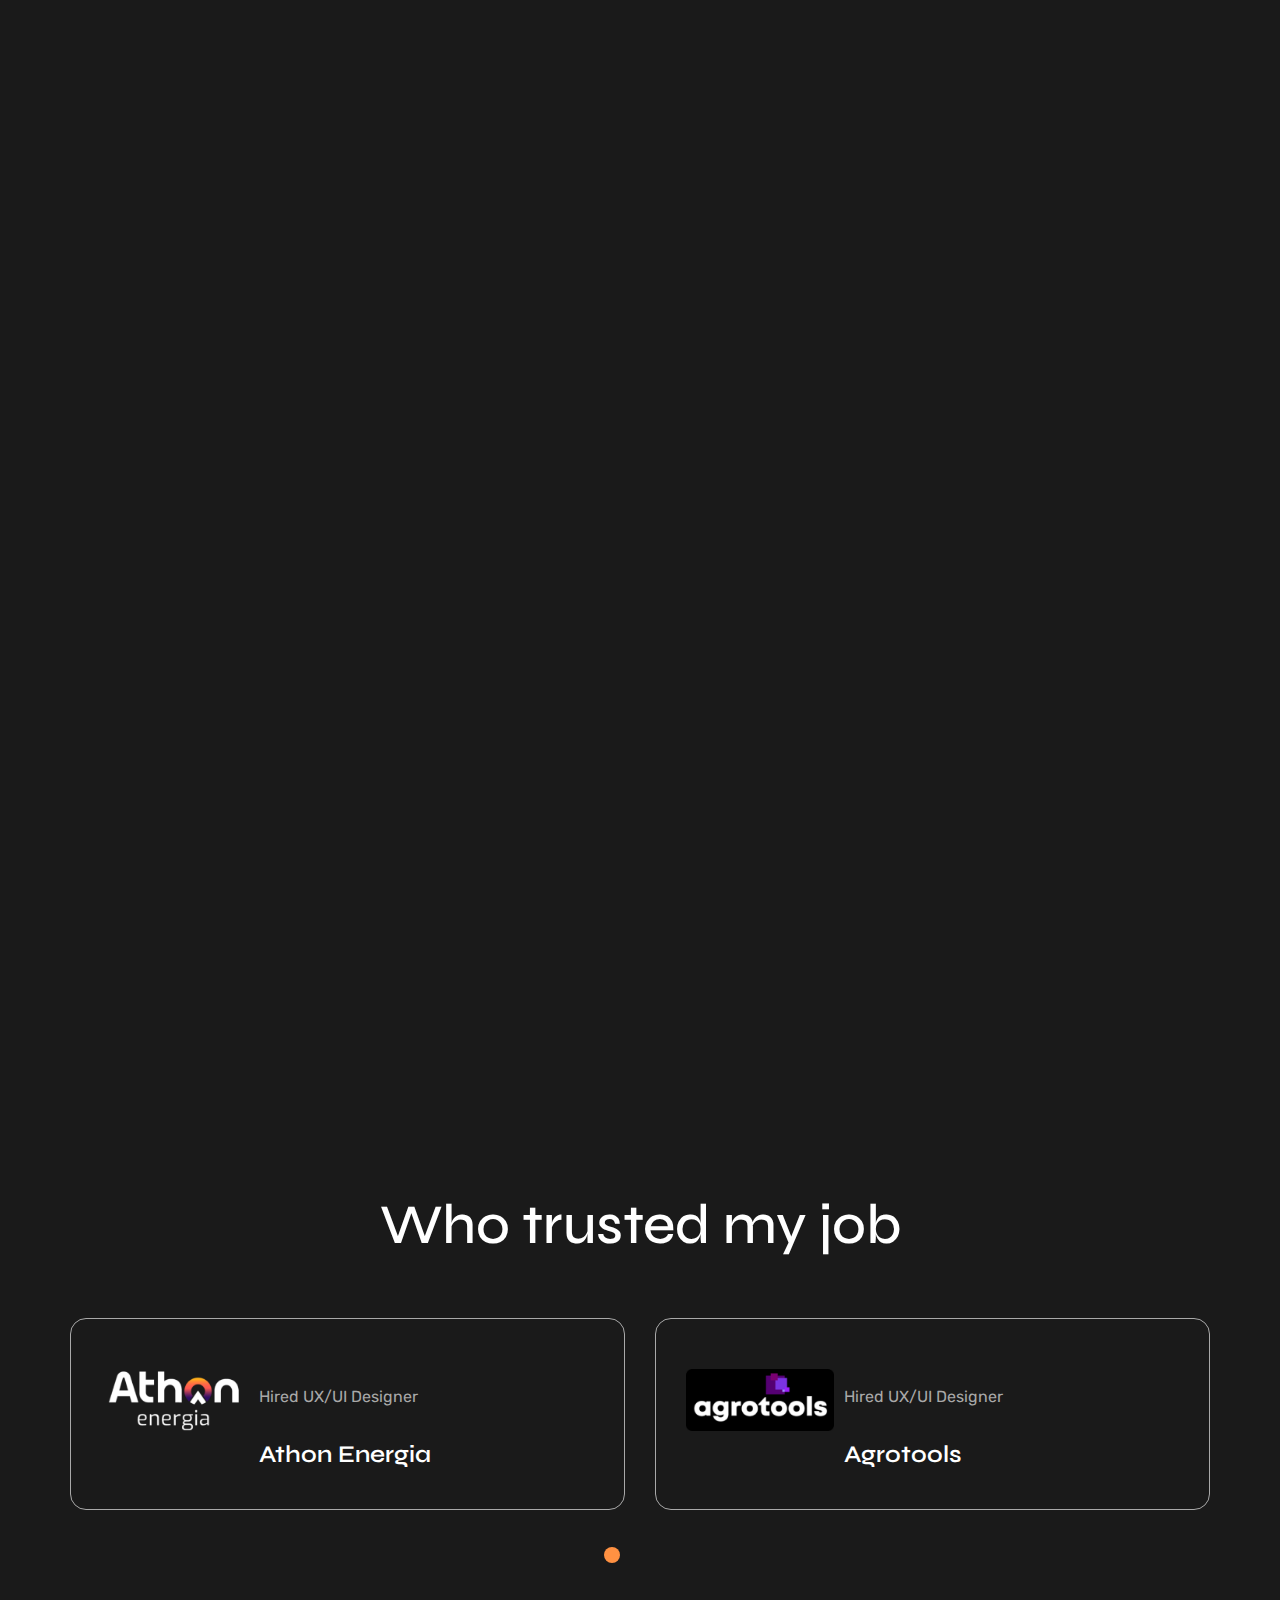
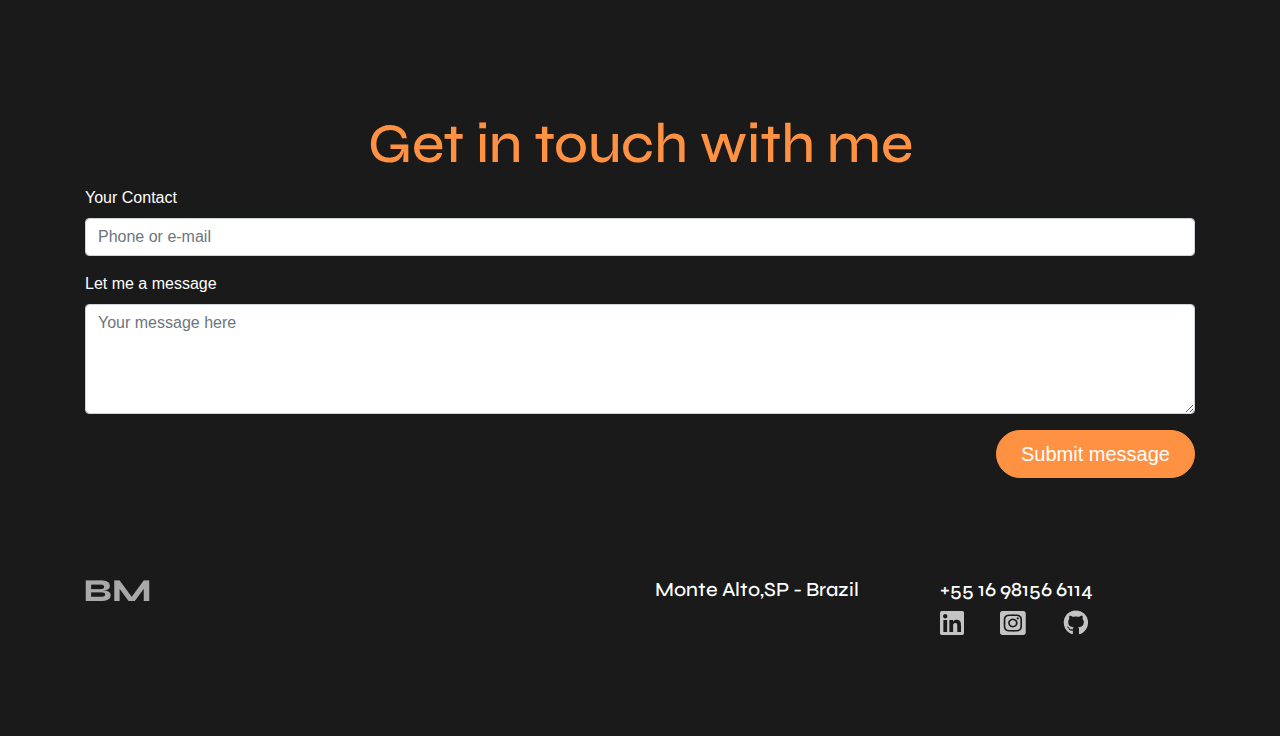
==== commit 4cb81e66: "fades" ====
--- a/index.html
+++ b/index.html
@@ -69,11 +69,19 @@
         </a>
         
       </div>
+      <div class="container-fluid">
+        <svg class="arrows">
+          <path class="a1" d="M0 0 L30 32 L60 0"></path>
+          <path class="a2" d="M0 20 L30 52 L60 20"></path>
+          <path class="a3" d="M0 40 L30 72 L60 40"></path>
+        </svg>
+      </div>
+      
      
     </header>
 
 
-    <div class="container"  style="margin-top: 72px;" id="about"> 
+    <div class="container reveal"  style="margin-top: 72px;" id="about"> 
       <div class="row">
         <div class="col" style="margin: 48px 0px;">
           <h2>Let’s get know about me closer</h2>
@@ -89,19 +97,14 @@
       </div>
     </div>
 
-    <div class="container text-center col"  style="margin-top: 120px; margin-bottom: 48px;" id="highligths">
-       
-     
-    
-
-
-    <div class="container text-center col"  style="margin-top: 120px; margin-bottom: 48px;" id="highligths">
+ 
+    <div class="container text-center col reveal"  style="margin-top: 120px; margin-bottom: 48px;" id="highligths">
       
         
       <h2>My Projects Highlights</h2>  
     </div>
 
-    <div class="container"> 
+    <div class="container reveal"> 
       <div class="row">
         <div class="col-12">
           <img src="Images\saas.png" class="img-fluid" alt="Foto do case SaaS Athon energia">
@@ -116,7 +119,7 @@
       </div>
     </div>
 
-    <div class="container" style="margin-top: 72px;"> 
+    <div class="container reveal" style="margin-top: 72px;"> 
       <div class="row">
         <div class="col-12">
           <img src="Images\finance.png" class="img-fluid" alt="Foto do case SaaS Athon energia">
@@ -131,7 +134,7 @@
       </div>
     </div>
 
-    <div class="container" style="margin-top: 72px;"> 
+    <div class="container reveal" style="margin-top: 72px;"> 
       <div class="row">
         <div class="col-12">
           <img src="Images\research.png" class="img-fluid" alt="Foto do case SaaS Athon energia">
@@ -290,4 +293,5 @@
   </div>
 
 </body>
+<script src='main.js'></script>
 </html>--- a/style.css
+++ b/style.css
@@ -179,4 +179,70 @@
 		width: 100%;
 		float: none;
 	}
-}+}
+
+ .reveal{
+	position: relative;
+	transform: translateY(150px);
+	opacity: 0;
+	transition: 1s all ease;
+  }
+  
+  .reveal.active{
+	transform: translateY(0);
+	opacity: 1;
+  }
+
+  
+  
+  body {
+	background:#0b1d2a;
+  }
+  
+  .arrows {
+	width: 60px;
+	height: 72px;
+	position: absolute;
+	left: 50%;
+	margin-left: -30px;
+	bottom: 20px;
+  }
+  
+  .arrows path {
+	stroke: #FF9142;
+	fill: transparent;
+	stroke-width: 1px;  
+	animation: arrow 2s infinite;
+	-webkit-animation: arrow 2s infinite; 
+  }
+  
+  @keyframes arrow
+  {
+  0% {opacity:0}
+  40% {opacity:1}
+  80% {opacity:0}
+  100% {opacity:0}
+  }
+  
+  @-webkit-keyframes arrow /*Safari and Chrome*/
+  {
+  0% {opacity:0}
+  40% {opacity:1}
+  80% {opacity:0}
+  100% {opacity:0}
+  }
+  
+  .arrows path.a1 {
+	animation-delay:-1s;
+	-webkit-animation-delay:-1s; /* Safari 和 Chrome */
+  }
+  
+  .arrows path.a2 {
+	animation-delay:-0.5s;
+	-webkit-animation-delay:-0.5s; /* Safari 和 Chrome */
+  }
+  
+  .arrows path.a3 { 
+	animation-delay:0s;
+	-webkit-animation-delay:0s; /* Safari 和 Chrome */
+  }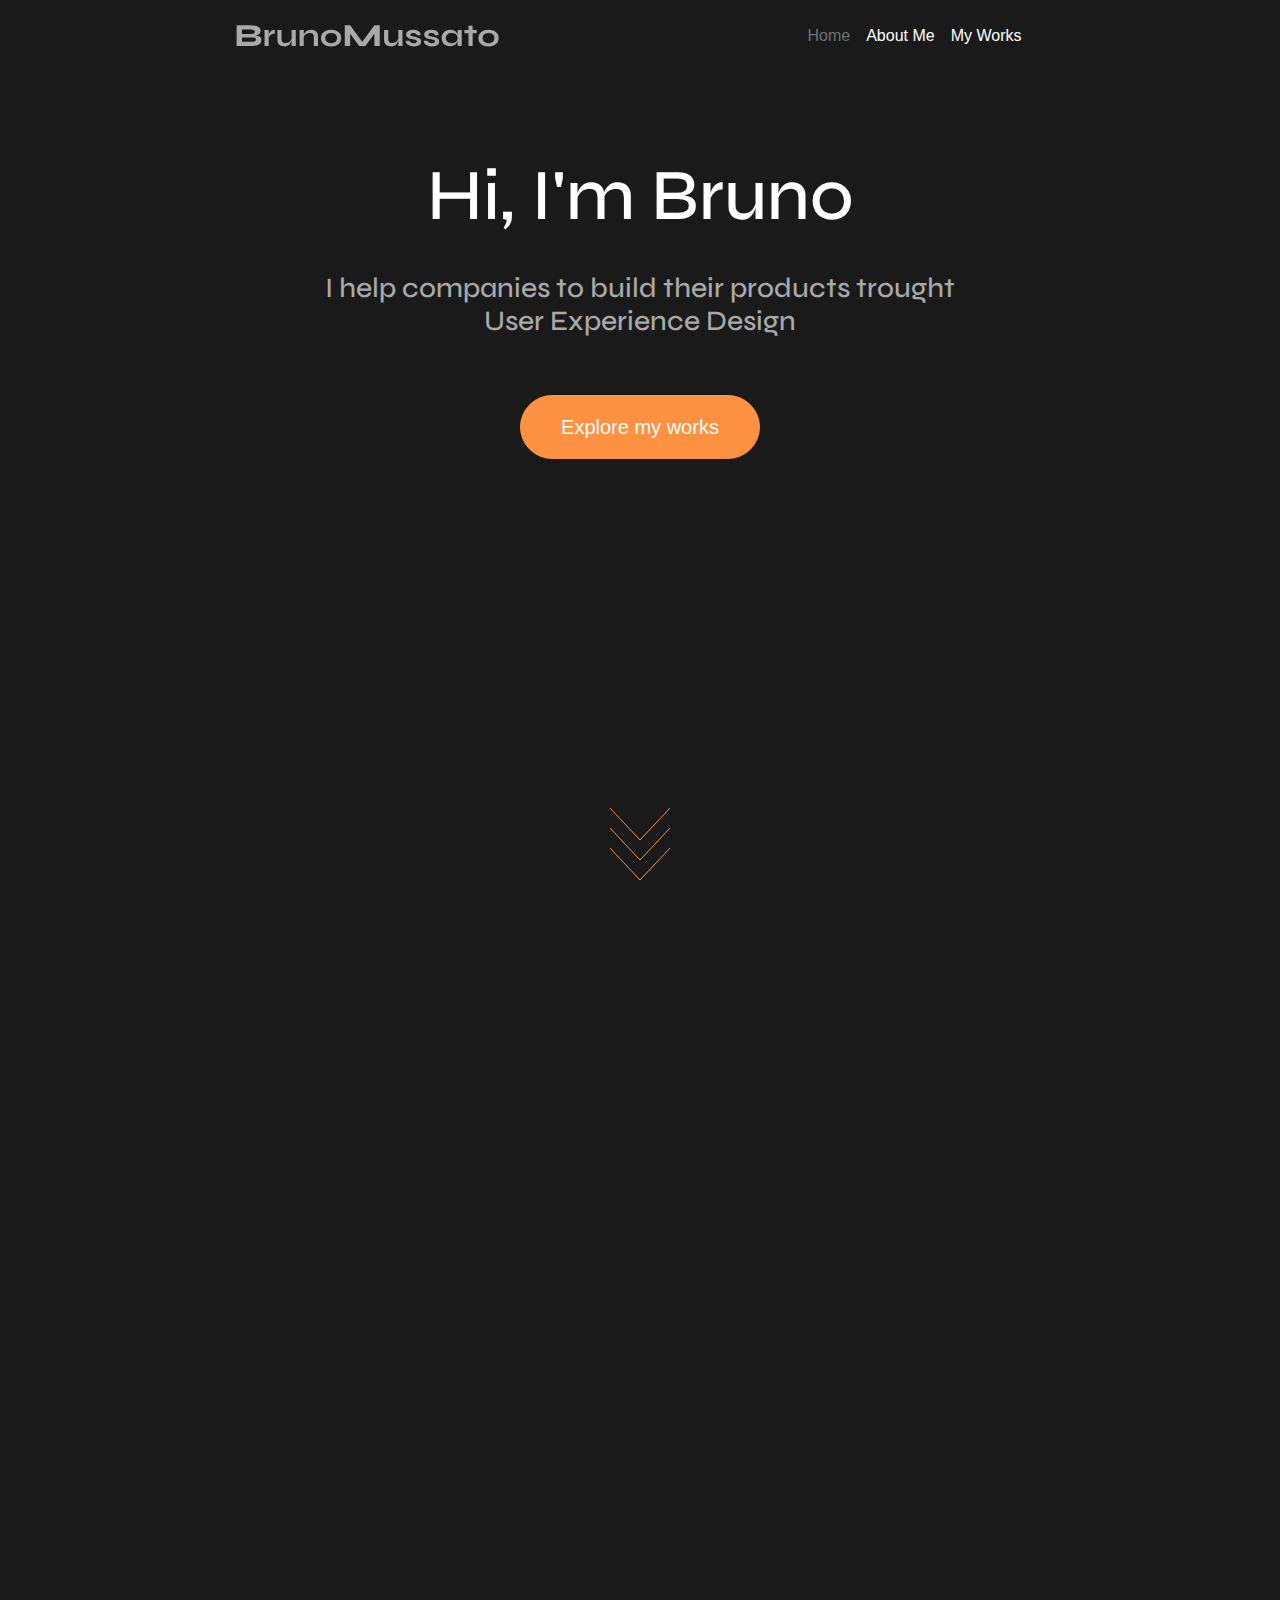
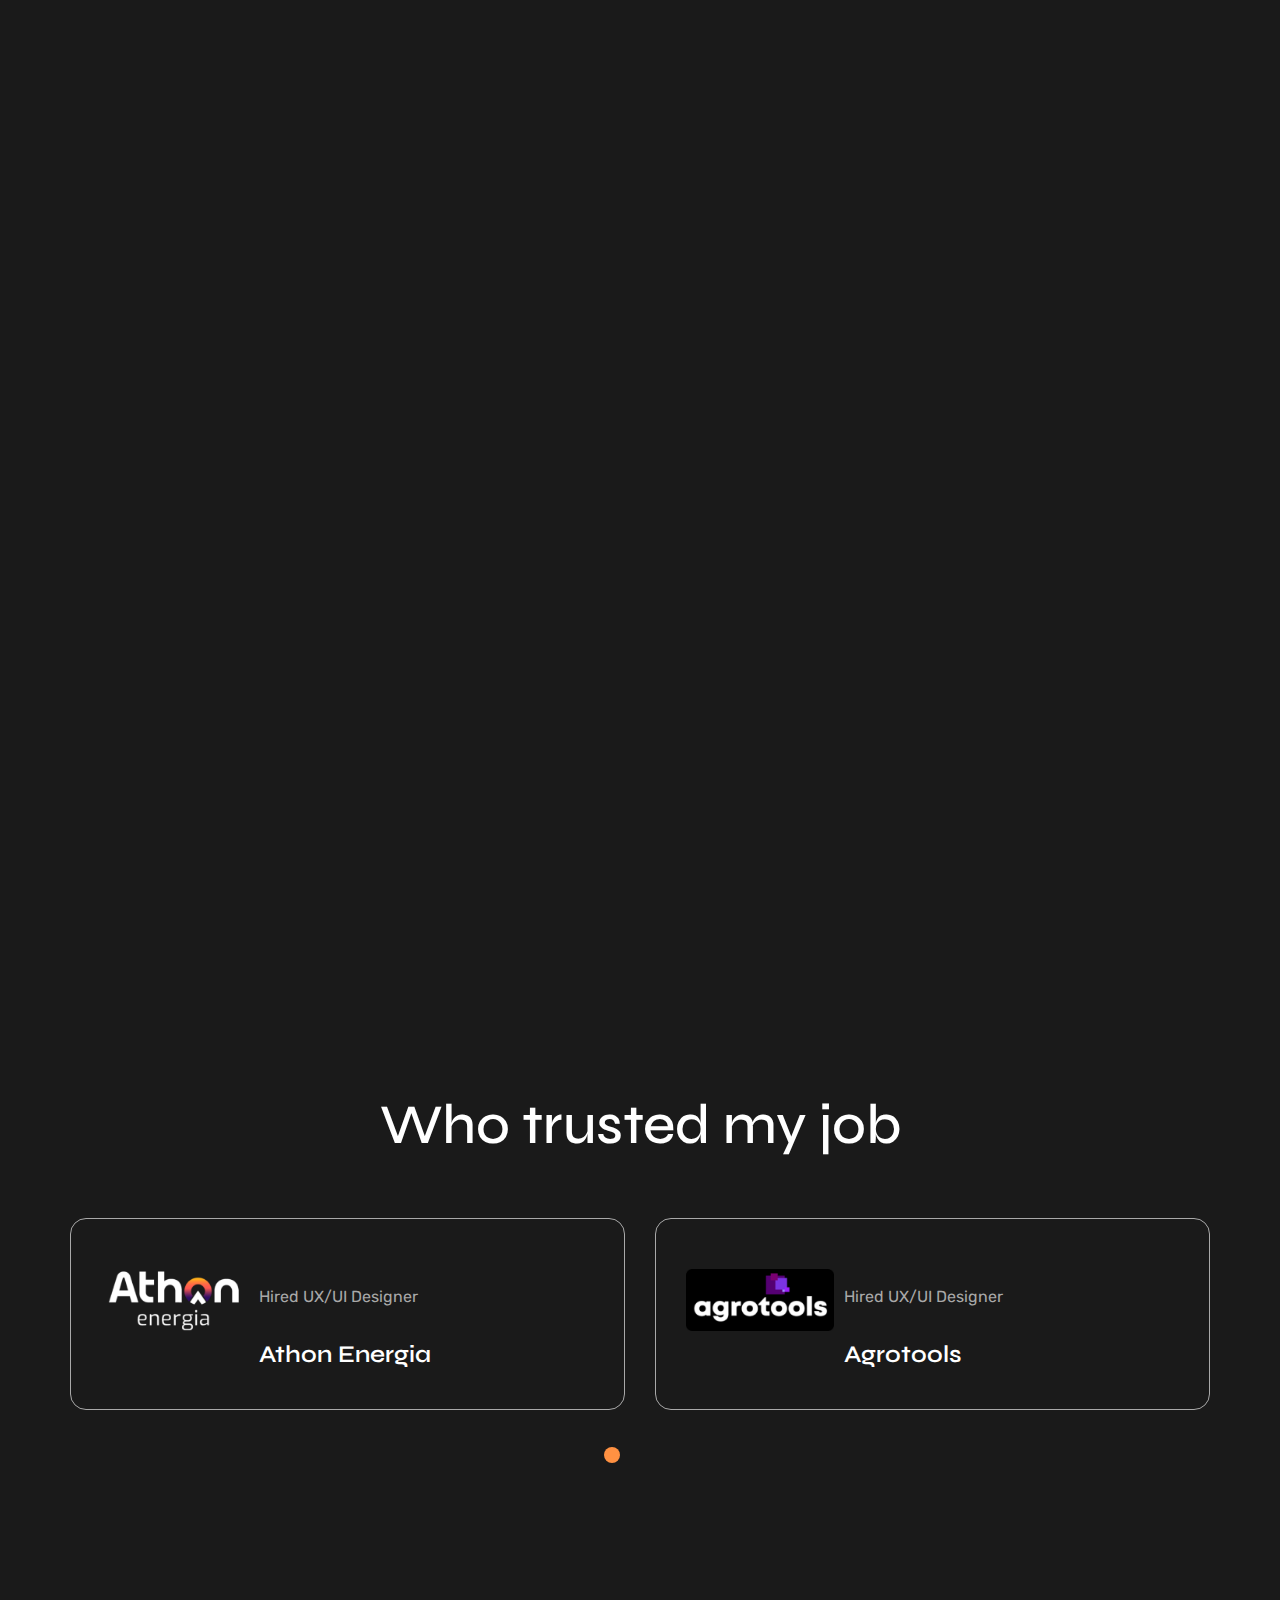
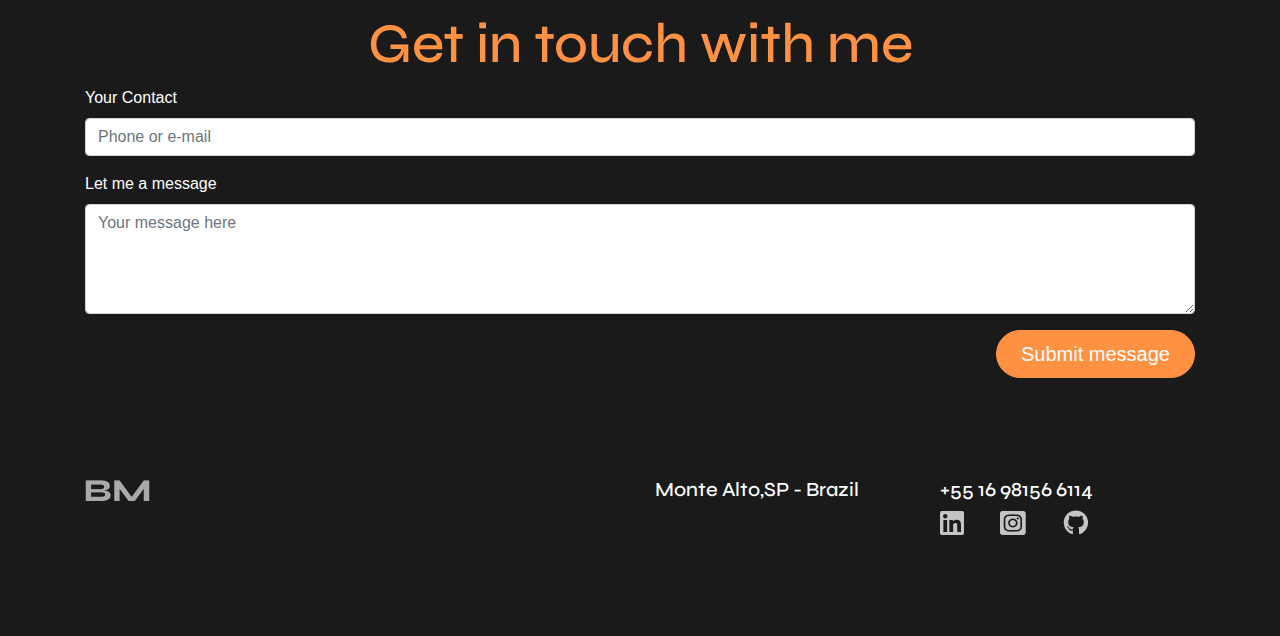
==== commit a79bf2f1: "favicon" ====
--- a/index.html
+++ b/index.html
@@ -6,6 +6,7 @@
   <title>Bruno Mussato</title>
   <meta name='viewport' content='width=device-width, initial-scale=1'>
   <link rel='stylesheet' type='text/css' media='screen' href='style.css'>
+  <link rel="shortcut icon" href="Images\bm.png" type="image/x-icon" />
   <script src='main.js'></script>
   
 <!-- Link do google fonts para fonte SYNE -->
@@ -59,23 +60,27 @@
             </ul>
         </div>
       </div>
-      <div class="container text-center col"  style="height: 400px; margin-top: 200px;">
-        
-        <h1>Hi, I'm Bruno</h1>
-        <br>
-        <h3>I help companies to build their products trought <br> User Experience Design</h3> 
-        <a href="#highligths">
-          <button id="primeiroBotao" type="button" class="btn btn-primary btn-lg" style="margin-top: 48px; border-radius: 40px; background-color: #FF9142; padding: 16px 40px; stroke-width: 0px; border-color: #FF9142;" >Explore my works</button>
-        </a>
-        
-      </div>
-      <div class="container-fluid">
-        <svg class="arrows">
+
+        <div class="row align-content-center justify-content-center" id="primeiroContainer" style="height: 500px;" >
+          <div class="container-fluid" id="blocoInicial">
+              <h1 class="text-center">Hi, I'm Bruno</h1>
+            <br>
+            <h3 class="text-center">I help companies to build their products trought <br> User Experience Design</h3> 
+            <div class="row" style="justify-content: center;">
+              <a href="#highligths">
+                <button id="primeiroBotao" type="button" class="btn btn-primary btn-lg text-center" style="margin-top: 48px; border-radius: 40px; background-color: #FF9142; padding: 16px 40px; stroke-width: 0px; border-color: #FF9142;" >Explore my works</button>
+              </a>
+            </div>
+          </div>
+        </div>
+
+        <div class="container-fluid">
+          <svg class="arrows">
           <path class="a1" d="M0 0 L30 32 L60 0"></path>
           <path class="a2" d="M0 20 L30 52 L60 20"></path>
           <path class="a3" d="M0 40 L30 72 L60 40"></path>
-        </svg>
-      </div>
+          </svg>
+        </div>
       
      
     </header>
--- a/style.css
+++ b/style.css
@@ -22,6 +22,8 @@
 	
 
 }
+
+
 
 /* animaçao do titulo */
 @keyframes animate{
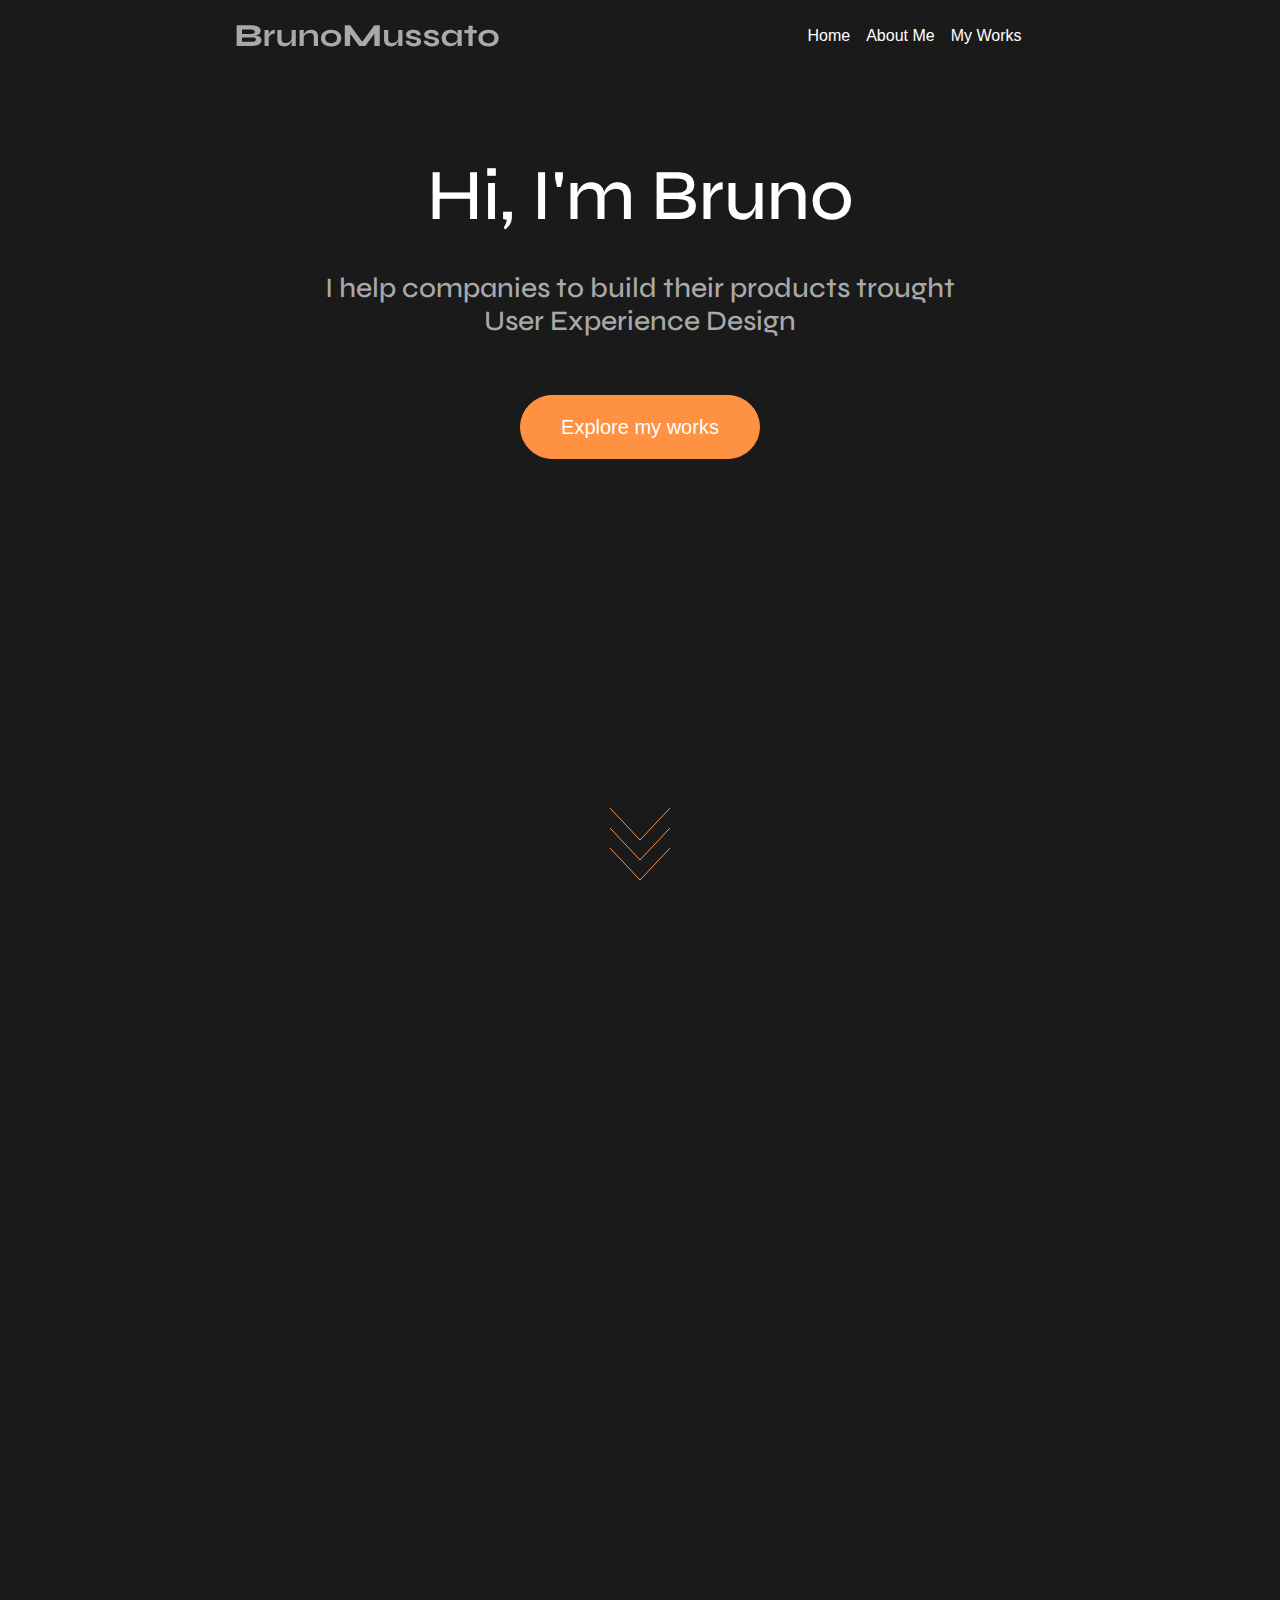
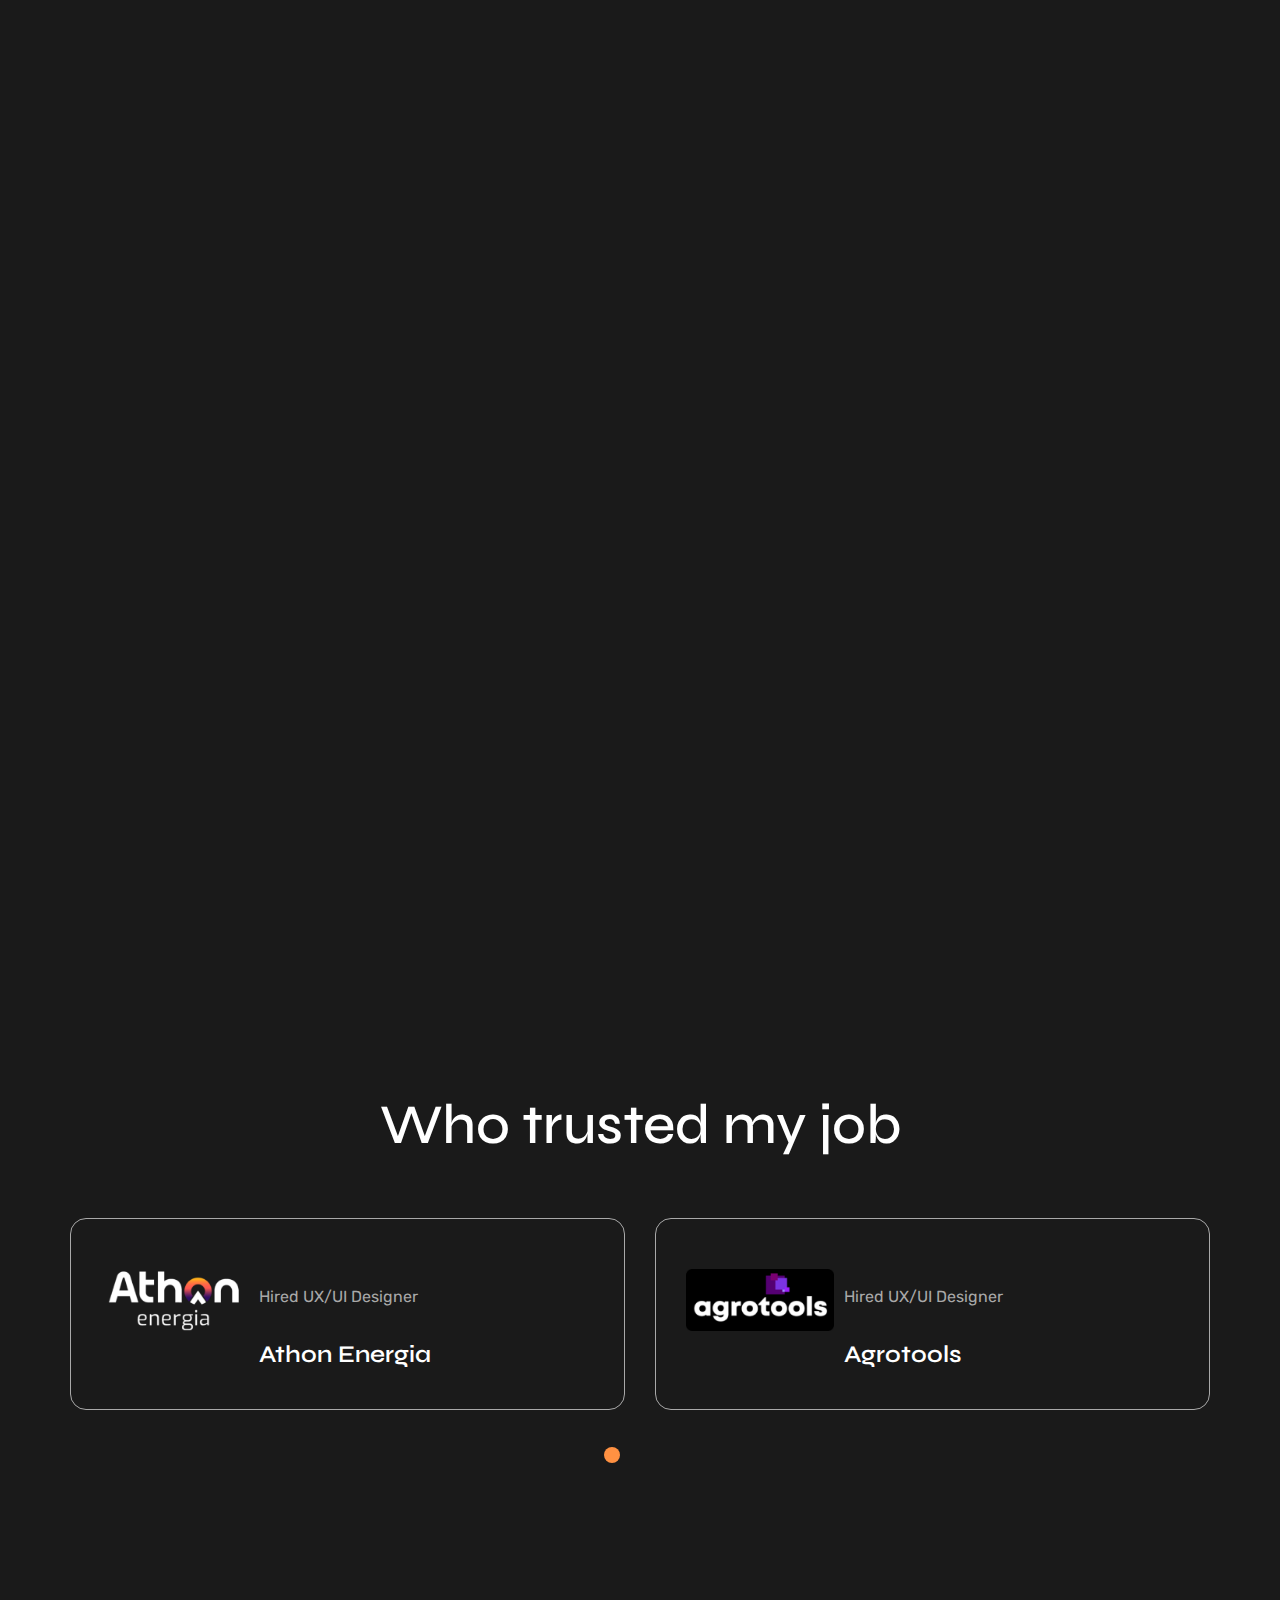
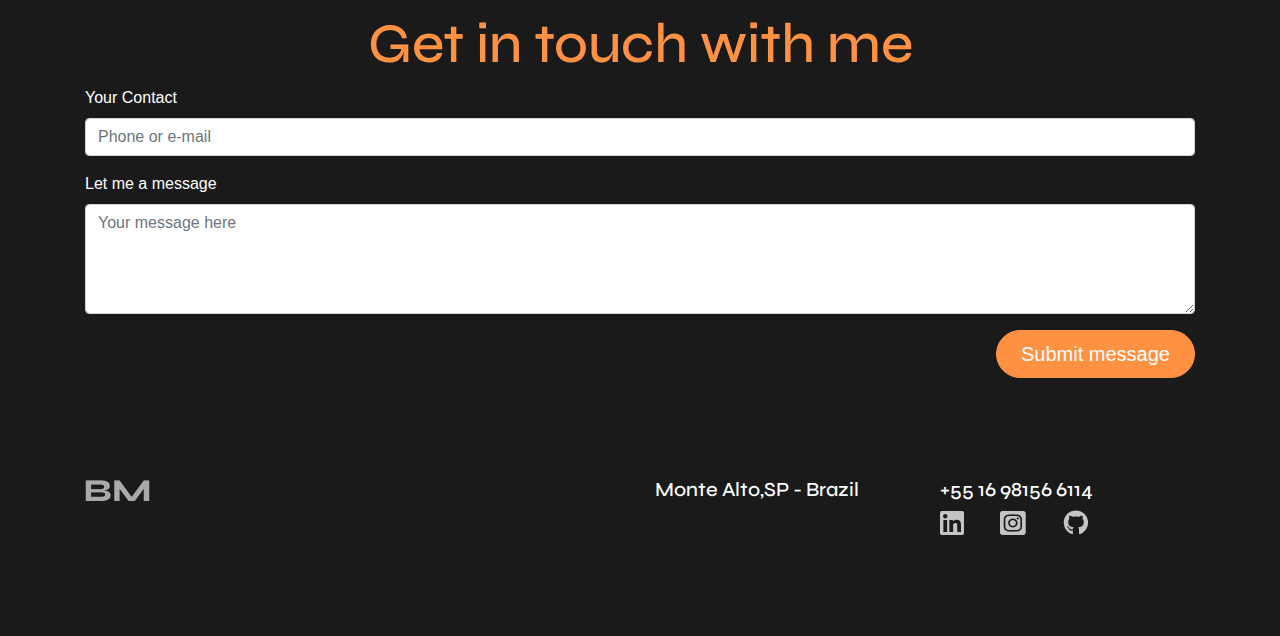
==== commit af6b8293: "about2" ====
--- a/index.html
+++ b/index.html
@@ -8,6 +8,7 @@
   <link rel='stylesheet' type='text/css' media='screen' href='style.css'>
   <link rel="shortcut icon" href="Images\bm.png" type="image/x-icon" />
   <script src='main.js'></script>
+  <meta name="google-site-verification" content="fX_VfgDFPERE4zeJbf3-X4M6TCih3d3g3K9_8YnoUMw" />
   
 <!-- Link do google fonts para fonte SYNE -->
   <link rel="preconnect" href="https://fonts.googleapis.com">
@@ -54,8 +55,8 @@
         <div class="d-flex flex-wrap align-items-center justify-content-around">
             <img src="Images\BrunoMussato.svg" alt="logo bruno mussato">
             <ul class="nav col-12 col-lg-auto me-lg-auto mb-2 justify-content-center mb-md-0">
-              <li><a href="#" class="nav-link px-2 text-secondary">Home</a></li>
-              <li><a href="#about" class="nav-link px-2 text-white">About Me</a></li>
+              <li><a href="index.html" class="nav-link px-2 text-white">Home</a></li>
+              <li><a href="aboutme.html" class="nav-link px-2 text-white">About Me</a></li>
               <li><a href="#highligths" class="nav-link px-2 text-white">My Works</a></li>
             </ul>
         </div>
@@ -89,14 +90,14 @@
     <div class="container reveal"  style="margin-top: 72px;" id="about"> 
       <div class="row">
         <div class="col" style="margin: 48px 0px;">
-          <h2>Let’s get know about me closer</h2>
+          <h2>Let's get know about me closer</h2>
           <br>
           <p>I’m a UX/UI Designer, based in Brazil, and I worked in all design process, from discovery to delivery, from wireframes to handoff. With a huge business background, I design digital products consolidating user expectations and companies goals.</p> 
-          <a href="#primeiro">
+          <a href="aboutme.html">
               <button id="segundoBotao" type="button" class="btn btn-primary btn-lg" style="margin-top: 48px; border-radius: 24px; background-color: #FF9142; padding: 8px 24px; stroke-width: 0px; border-color: #FF9142;" >More about me</button>
           </a>
           </div>  
-        <div class="col">
+        <div class="col-sm-12" style="max-width: 600px; max-height: 600px;">
           <img src="Images\fotobruno.png" class="img-fluid" alt="foto do designer bruno mussato">
         </div>
       </div>
@@ -156,7 +157,7 @@
 
     <!-- ********Sessão de quem ja confiou no meu trabalho**********-->  
 
-    <section class="testimonial">
+    <section class="testimonial" id="testm">
       <div class="container">
         <div class="row">
           <div class="col-lg-8 offset-lg-2 col-md-10 offset-md-1">
@@ -176,6 +177,7 @@
               </div>
               
             </div>
+            
             <div class="single-box">
               <div class="img-area"><img alt="" class="img-fluid" src="Images\logoagro.png"></div>
               <div class="content">
@@ -189,20 +191,21 @@
               <div class="content">
                 <p>Account Manager</p>
                 <h4>Bradesco</h4>
-                
               </div>
             </div>
             <div class="single-box">
               <div class="img-area"><img alt="" class="img-fluid" src="Images\logopr.png"></div>
+              <div class="content">
               <p>Hired UX/UI Designer</p>
               <h4>PowerRev Energy</h4>
-              
+            </div>
             </div>
             <div class="single-box">
               <div class="img-area"><img alt="" class="img-fluid" src="Images\logodh.png"></div>
+              <div class="content">
               <p>Guest UX Instructor</p>
               <h4>Digital House</h4>
-              
+            </div>
             </div>
           </div>
         </div>
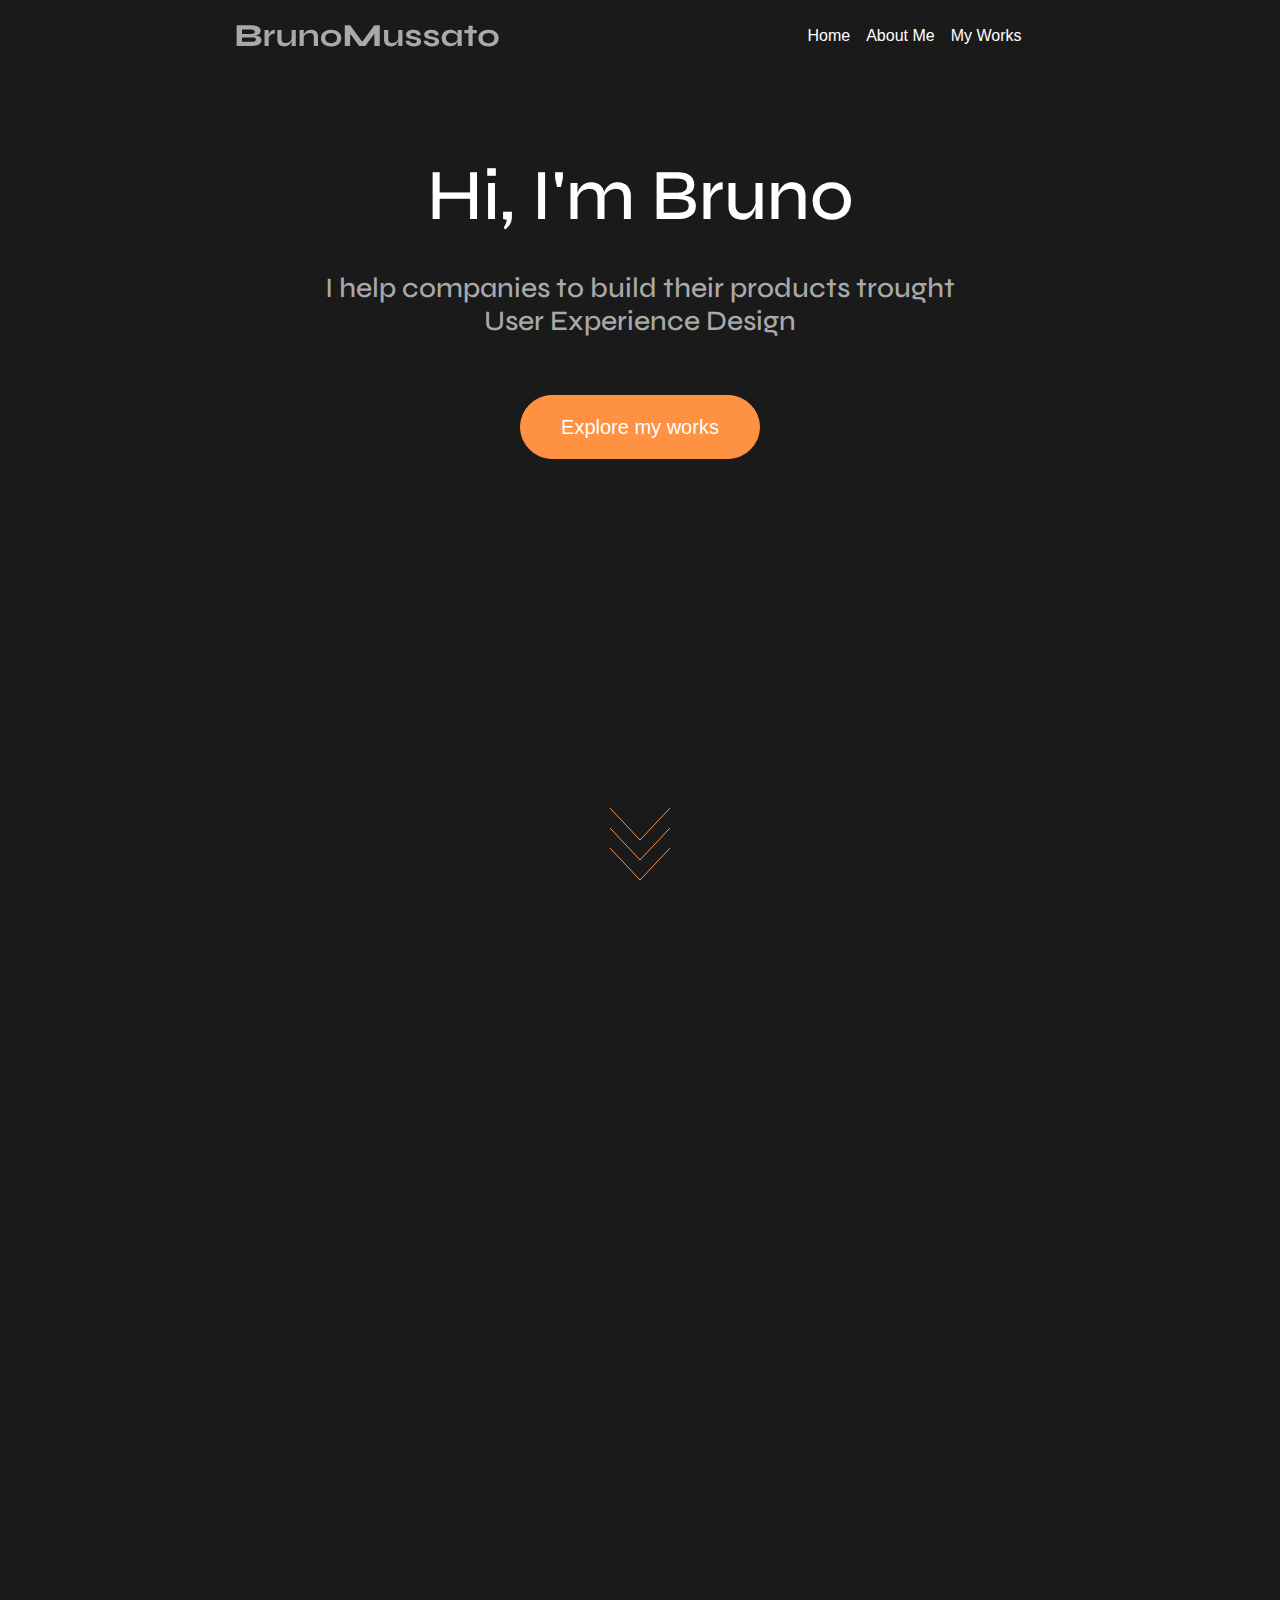
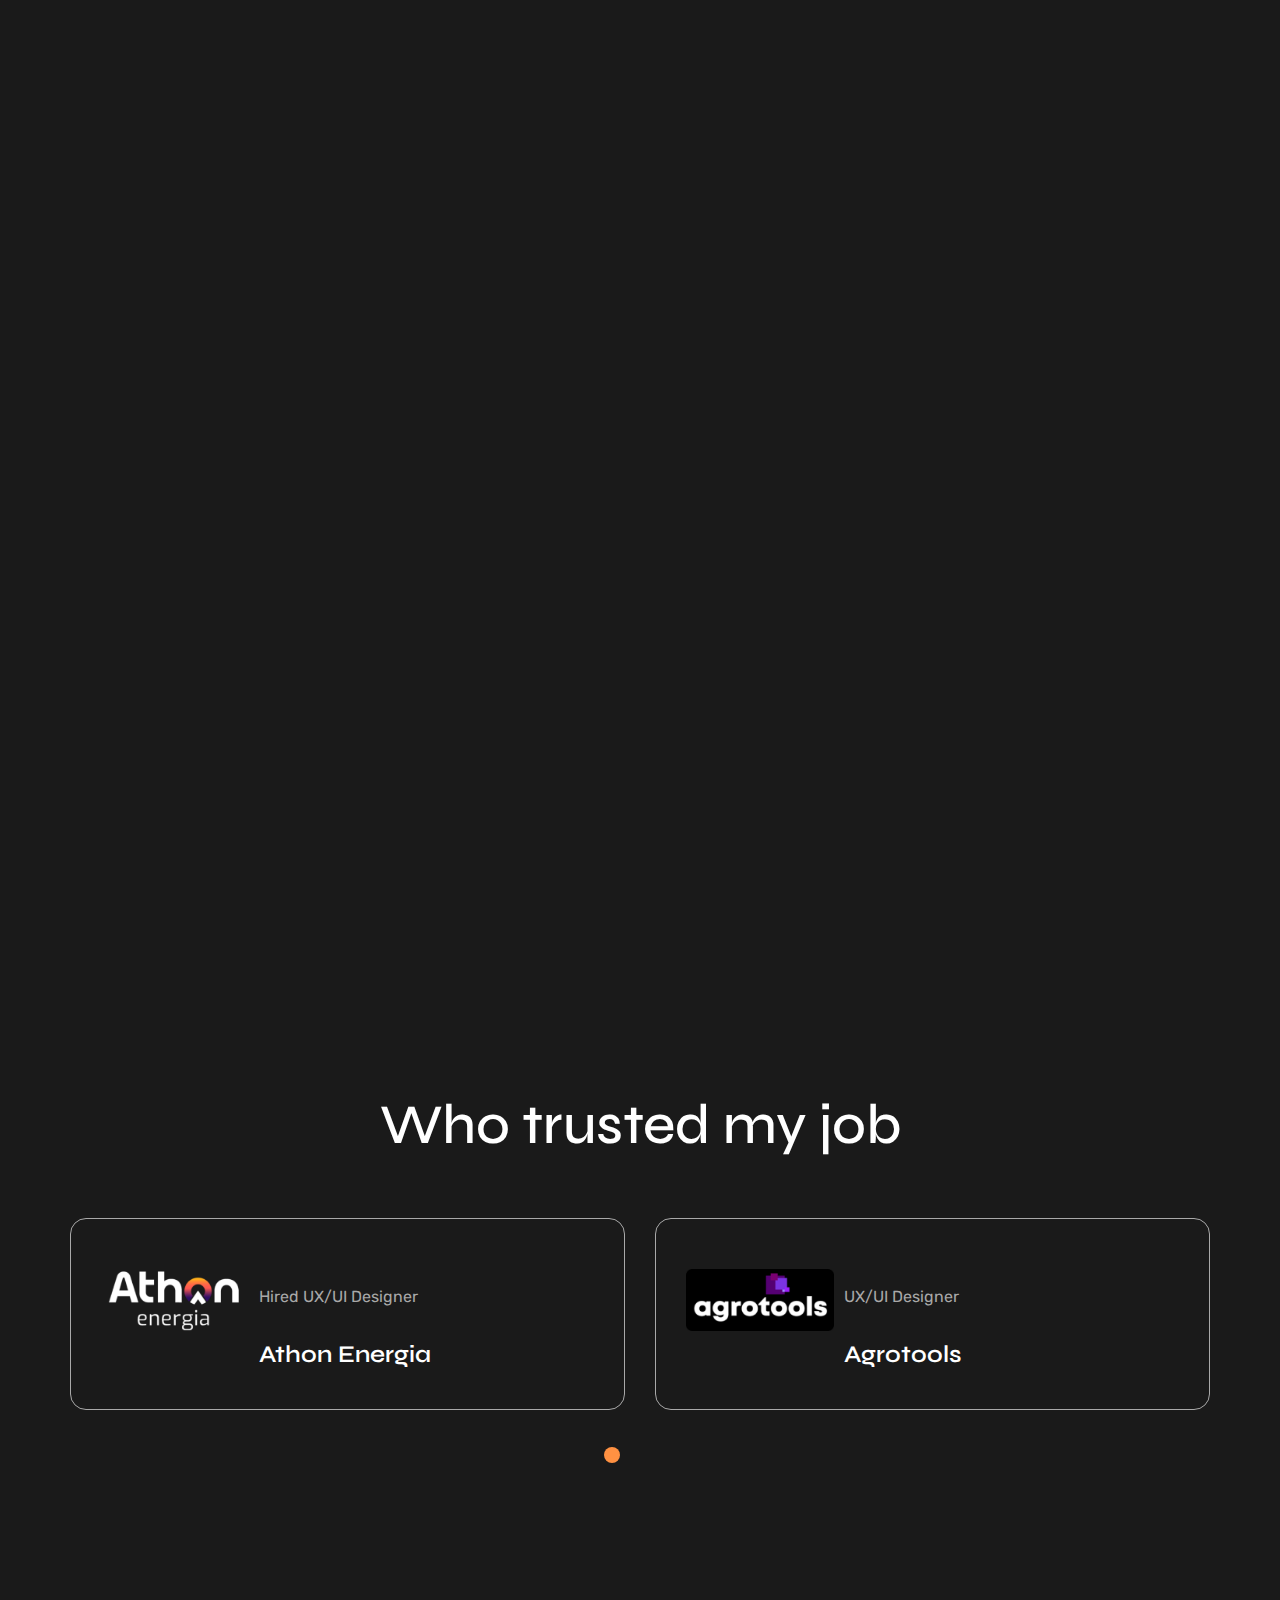
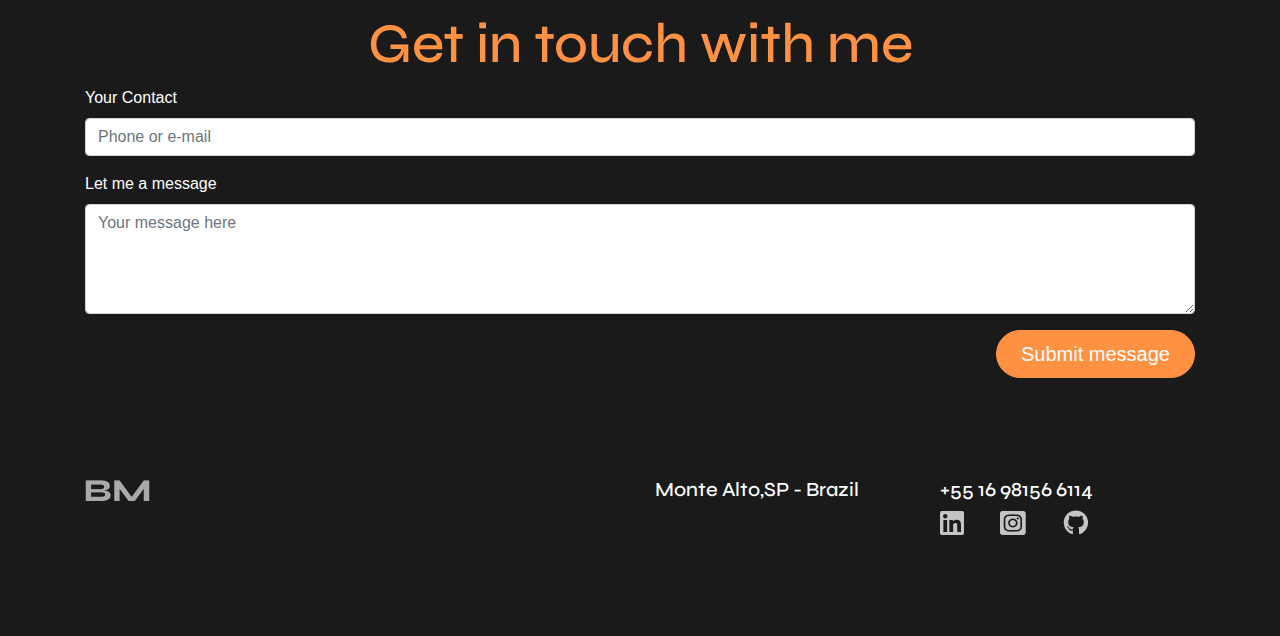
==== commit bc99922f: "uxnobradesco" ====
--- a/index.html
+++ b/index.html
@@ -66,6 +66,7 @@
           <div class="container-fluid" id="blocoInicial">
               <h1 class="text-center">Hi, I'm Bruno</h1>
             <br>
+            
             <h3 class="text-center">I help companies to build their products trought <br> User Experience Design</h3> 
             <div class="row" style="justify-content: center;">
               <a href="#highligths">
@@ -181,7 +182,7 @@
             <div class="single-box">
               <div class="img-area"><img alt="" class="img-fluid" src="Images\logoagro.png"></div>
               <div class="content">
-                <p>Hired UX/UI Designer</p>
+                <p>UX/UI Designer</p>
                 <h4>Agrotools</h4>
                 
               </div>
@@ -189,14 +190,14 @@
             <div class="single-box">
               <div class="img-area"><img alt="" class="img-fluid" src="Images\logobrad.png"></div>
               <div class="content">
-                <p>Account Manager</p>
+                <p>UX/UI Designer</p>
                 <h4>Bradesco</h4>
               </div>
             </div>
             <div class="single-box">
               <div class="img-area"><img alt="" class="img-fluid" src="Images\logopr.png"></div>
               <div class="content">
-              <p>Hired UX/UI Designer</p>
+              <p>UX/UI Designer</p>
               <h4>PowerRev Energy</h4>
             </div>
             </div>
--- a/style.css
+++ b/style.css
@@ -247,4 +247,6 @@
   .arrows path.a3 { 
 	animation-delay:0s;
 	-webkit-animation-delay:0s; /* Safari 和 Chrome */
-  }+  }
+
+  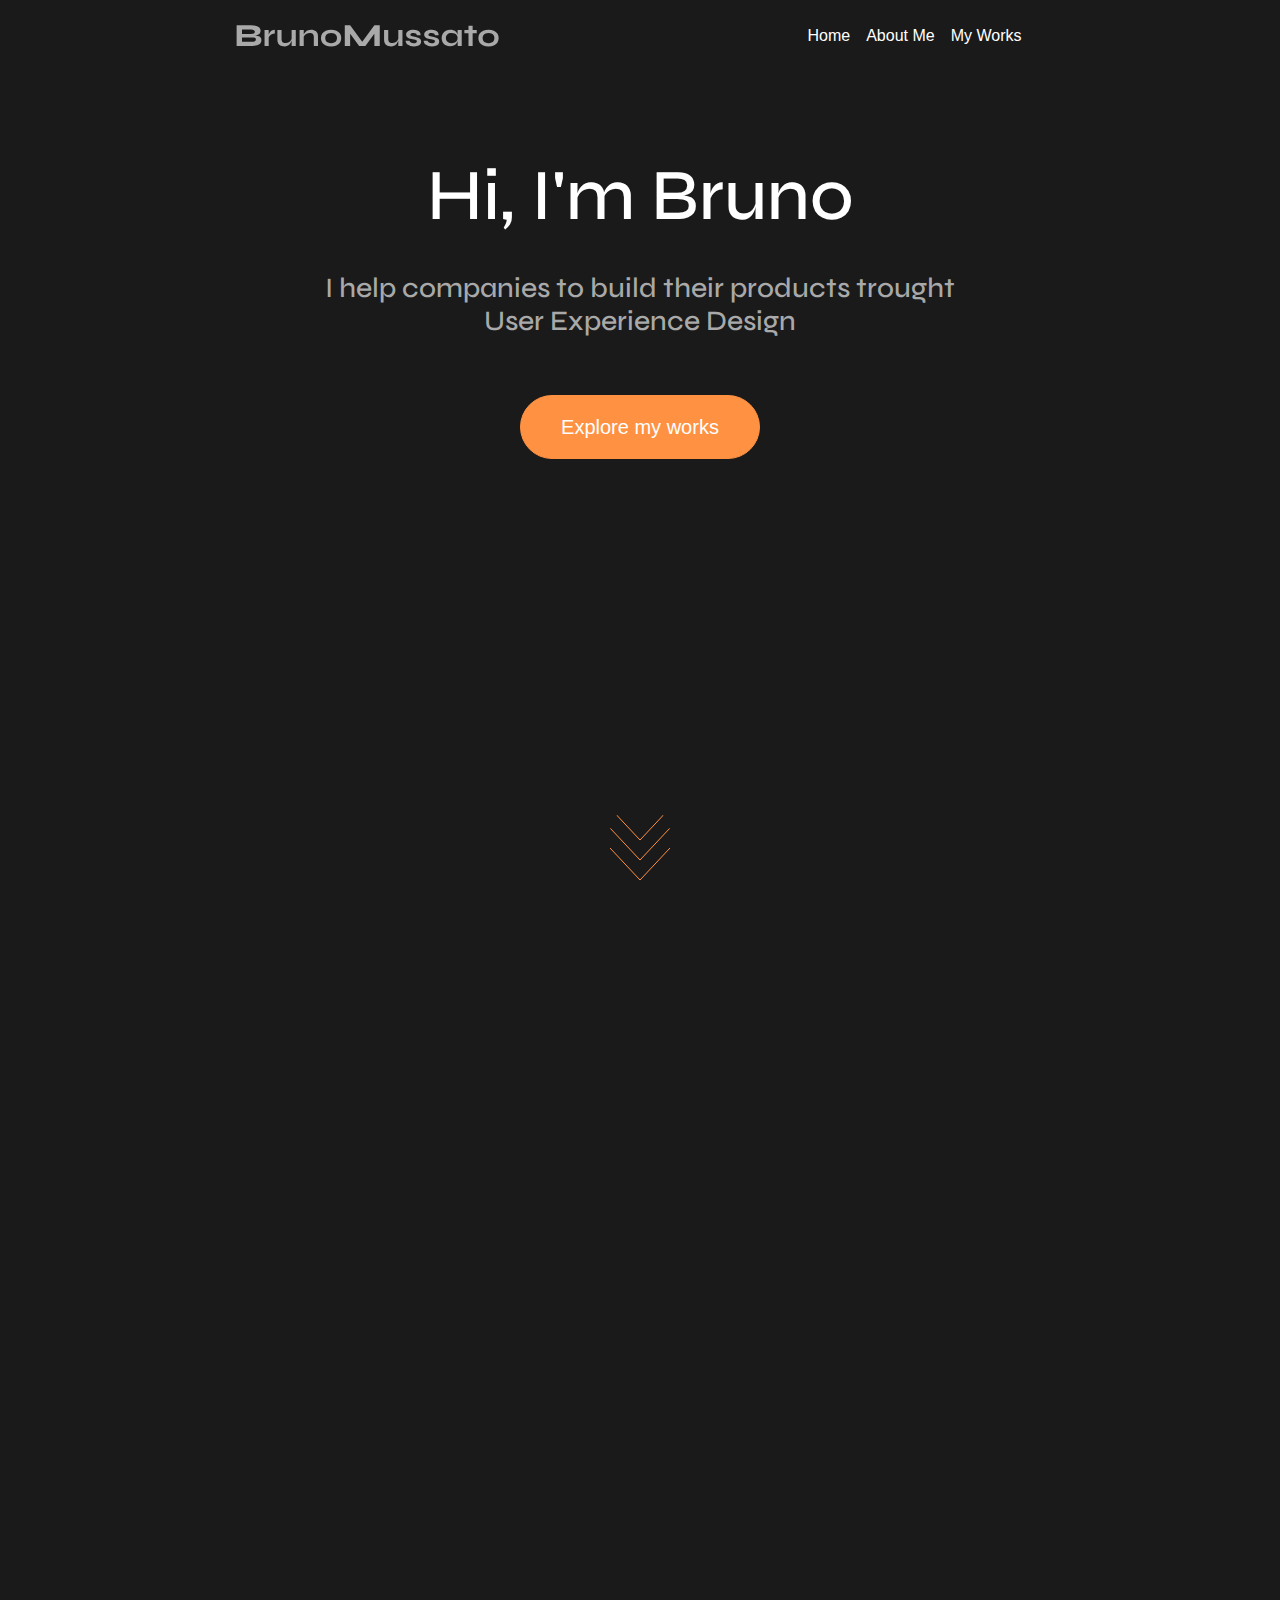
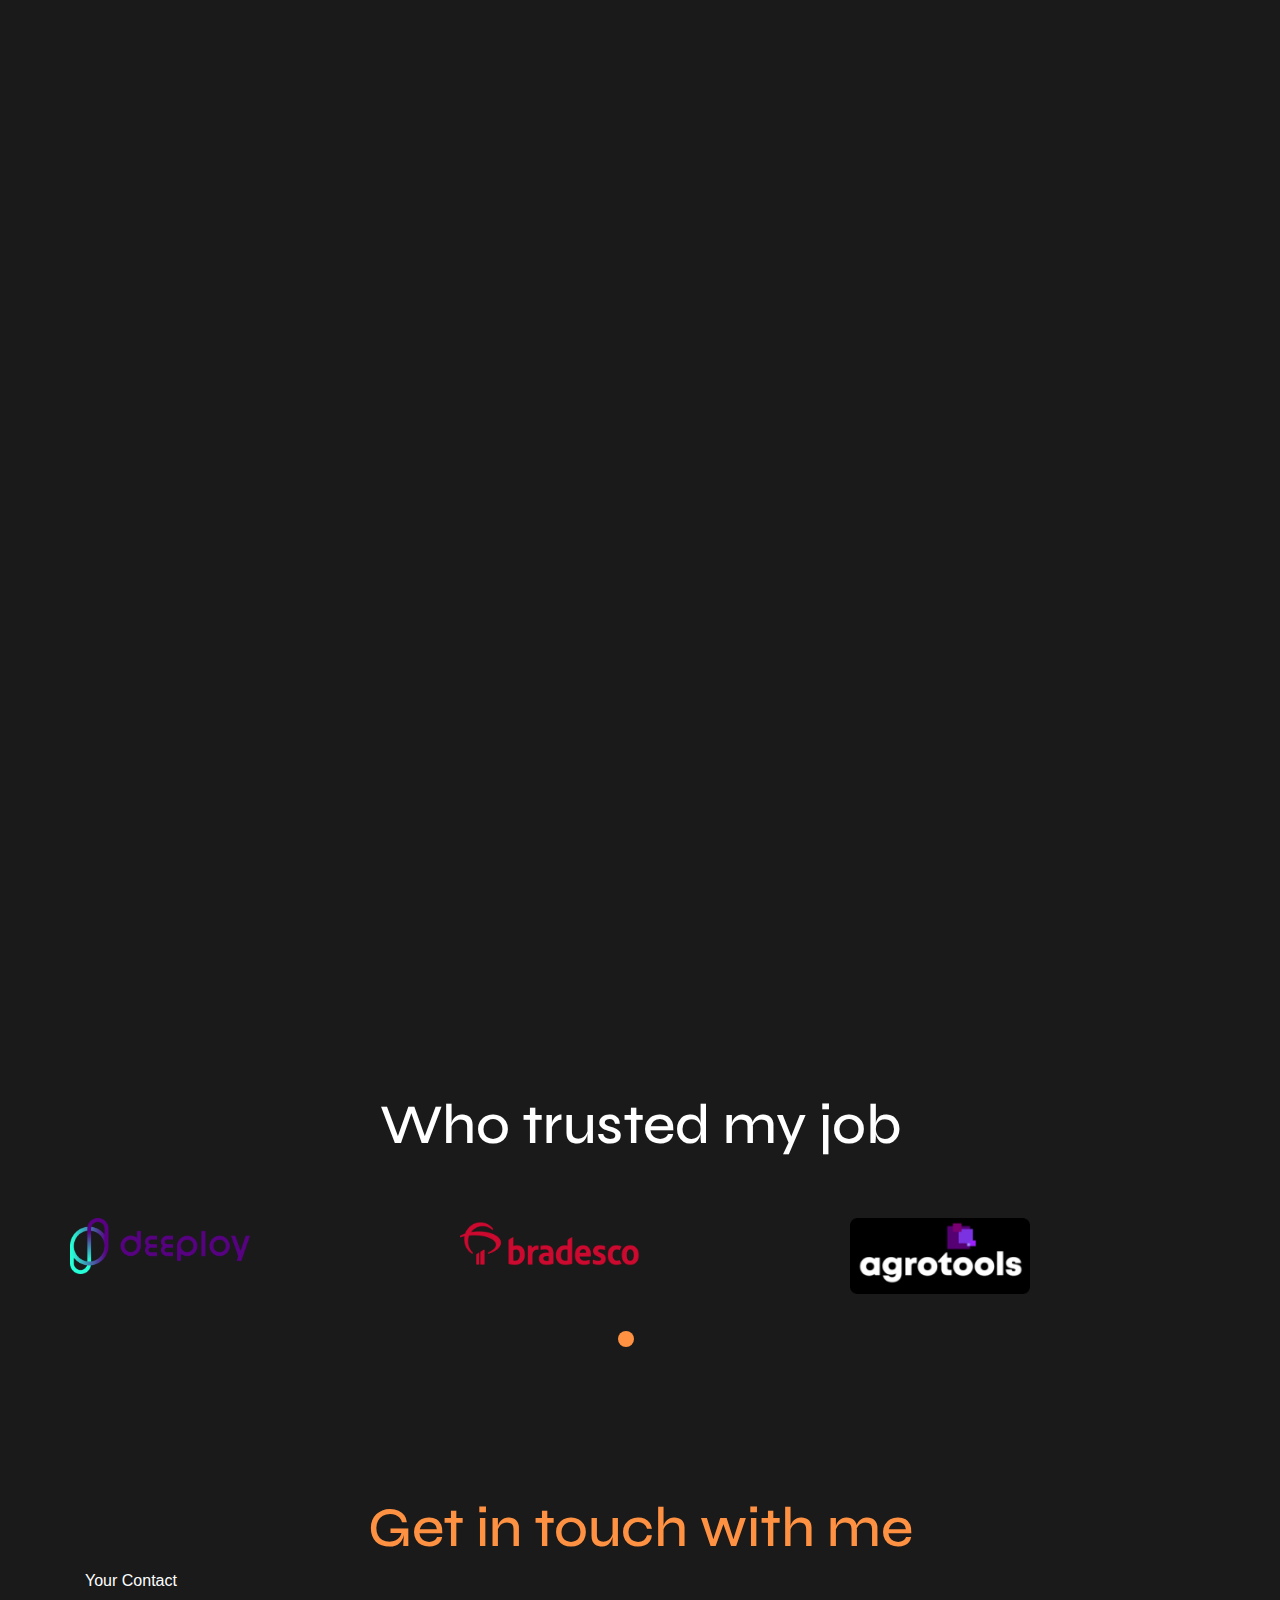
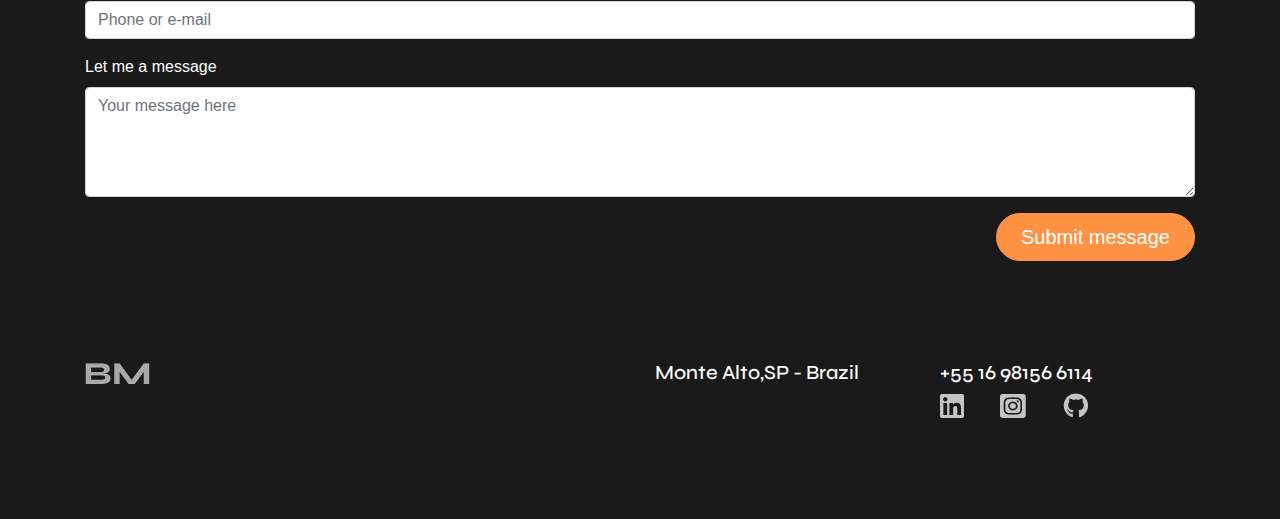
==== commit d34c5b99: "correcao de carrossel de clientes" ====
--- a/index.html
+++ b/index.html
@@ -48,7 +48,7 @@
 
 
 </head>
-<body>
+<body style="background-color: #1A1A1A;">
   <div class="container-fluid" >
     <header class="p-3 text-bg-dark">
       <div class="container">
@@ -169,49 +169,28 @@
         </div>
         <div class="row">
           <div class="clients-carousel owl-carousel">
-            <div class="single-box">
-              <div class="img-area"><img alt="" class="img-fluid" src="Images\logoathon.png"></div>
-              <div class="content">
-                <p>Hired UX/UI Designer</p>
-                <h4>Athon Energia</h4>
-                
-              </div>
-              
-            </div>
+
+
+            <img alt="" class="img-fluid" id="imagemdocarrossel" src="Images/deeploy.png">
+
+            <img alt="" class="img-fluid" id="imagemdocarrossel" src="Images\logobrad.png">
+
+            <img alt="" class="img-fluid" id="imagemdocarrossel" src="Images\logoagro.png">
+
+            <img alt="" class="img-fluid" id="imagemdocarrossel" src="Images\logoathon.png">
+
+            <img alt="" class="img-fluid" id="imagemdocarrossel"  src="Images\logopr.png">
+
+            <img alt="" class="img-fluid" id="imagemdocarrossel" src="Images\logodh.png">
+
             
-            <div class="single-box">
-              <div class="img-area"><img alt="" class="img-fluid" src="Images\logoagro.png"></div>
-              <div class="content">
-                <p>UX/UI Designer</p>
-                <h4>Agrotools</h4>
-                
-              </div>
-            </div>
-            <div class="single-box">
-              <div class="img-area"><img alt="" class="img-fluid" src="Images\logobrad.png"></div>
-              <div class="content">
-                <p>UX/UI Designer</p>
-                <h4>Bradesco</h4>
-              </div>
-            </div>
-            <div class="single-box">
-              <div class="img-area"><img alt="" class="img-fluid" src="Images\logopr.png"></div>
-              <div class="content">
-              <p>UX/UI Designer</p>
-              <h4>PowerRev Energy</h4>
-            </div>
-            </div>
-            <div class="single-box">
-              <div class="img-area"><img alt="" class="img-fluid" src="Images\logodh.png"></div>
-              <div class="content">
-              <p>Guest UX Instructor</p>
-              <h4>Digital House</h4>
-            </div>
-            </div>
           </div>
         </div>
+        </div>
       </div>
     </section>
+
+
     <script src="https://cdnjs.cloudflare.com/ajax/libs/jquery/3.6.0/jquery.min.js">
     </script> 
     <script src="https://cdnjs.cloudflare.com/ajax/libs/OwlCarousel2/2.2.1/owl.carousel.min.js">
@@ -230,19 +209,19 @@
                margin: 30,
                responsive: {
                    0: {
-                       items: 1
+                       items: 2
                    },
                    768: {
-                       items: 2
+                       items: 3
                    },
                    991: {
-                       items: 2
+                       items: 3
                    },
                    1200: {
-                       items: 2
+                       items: 3
                    },
                    1920: {
-                       items: 2
+                       items: 3
                    }
                }
            });
--- a/style.css
+++ b/style.css
@@ -105,13 +105,16 @@
 	font-size: 80px;
 }
 .single-box {
-	border: 1px solid #A9A9A9;
-	padding: 50px 30px 40px;
-	border-radius: 16px;
 	background: #1A1A1A;
 }
 .img-area {
-	margin: 45px 0 20px;
+	
+}
+
+#imagemdocarrossel{
+	
+	width: 50%;
+	
 }
 
 .single-box h4 {
@@ -125,21 +128,19 @@
 }
 .single-box .img-area {
 	width: 30%;
-	float: left;
-	margin: 0
-}
-.single-box .content {
+	float: center;
+	
+}
+.content {
 	width: 70%;
-	float: left;
-	padding-left: 10px
+	float: center;
+	
 }
 .single-box p {
-	margin: 10px 0 25px;
-	line-height: 2.3;
+	
 }
 .testi-carousel-three .single-box {
-	border: 0;
-	padding: 0 50px;
+	
 }
 .testi-carousel .owl-dots, .clients-carousel .owl-dots, .testi-carousel-three .owl-dots {
 	position: absolute;
@@ -208,12 +209,14 @@
 	left: 50%;
 	margin-left: -30px;
 	bottom: 20px;
+	border-radius: 24px;
   }
   
   .arrows path {
 	stroke: #FF9142;
 	fill: transparent;
 	stroke-width: 1px;  
+	border-radius: 4px;
 	animation: arrow 2s infinite;
 	-webkit-animation: arrow 2s infinite; 
   }
